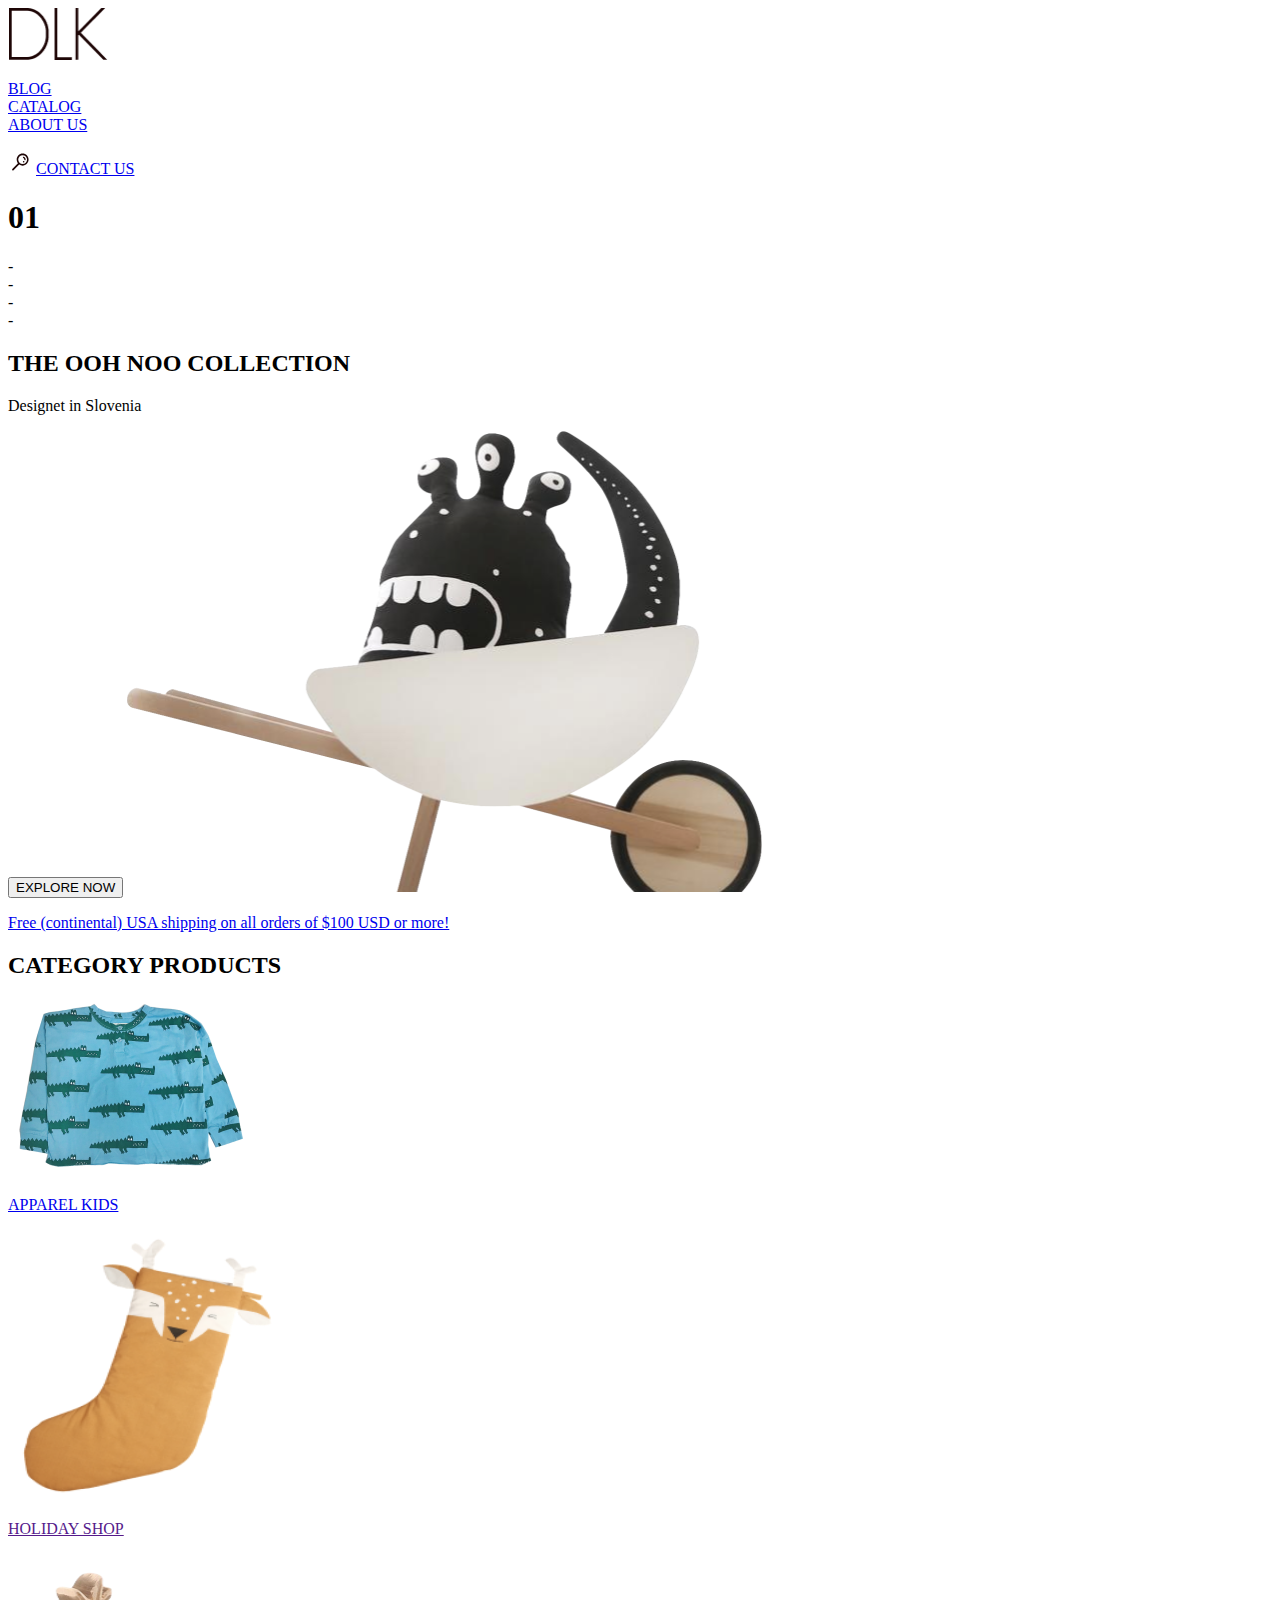
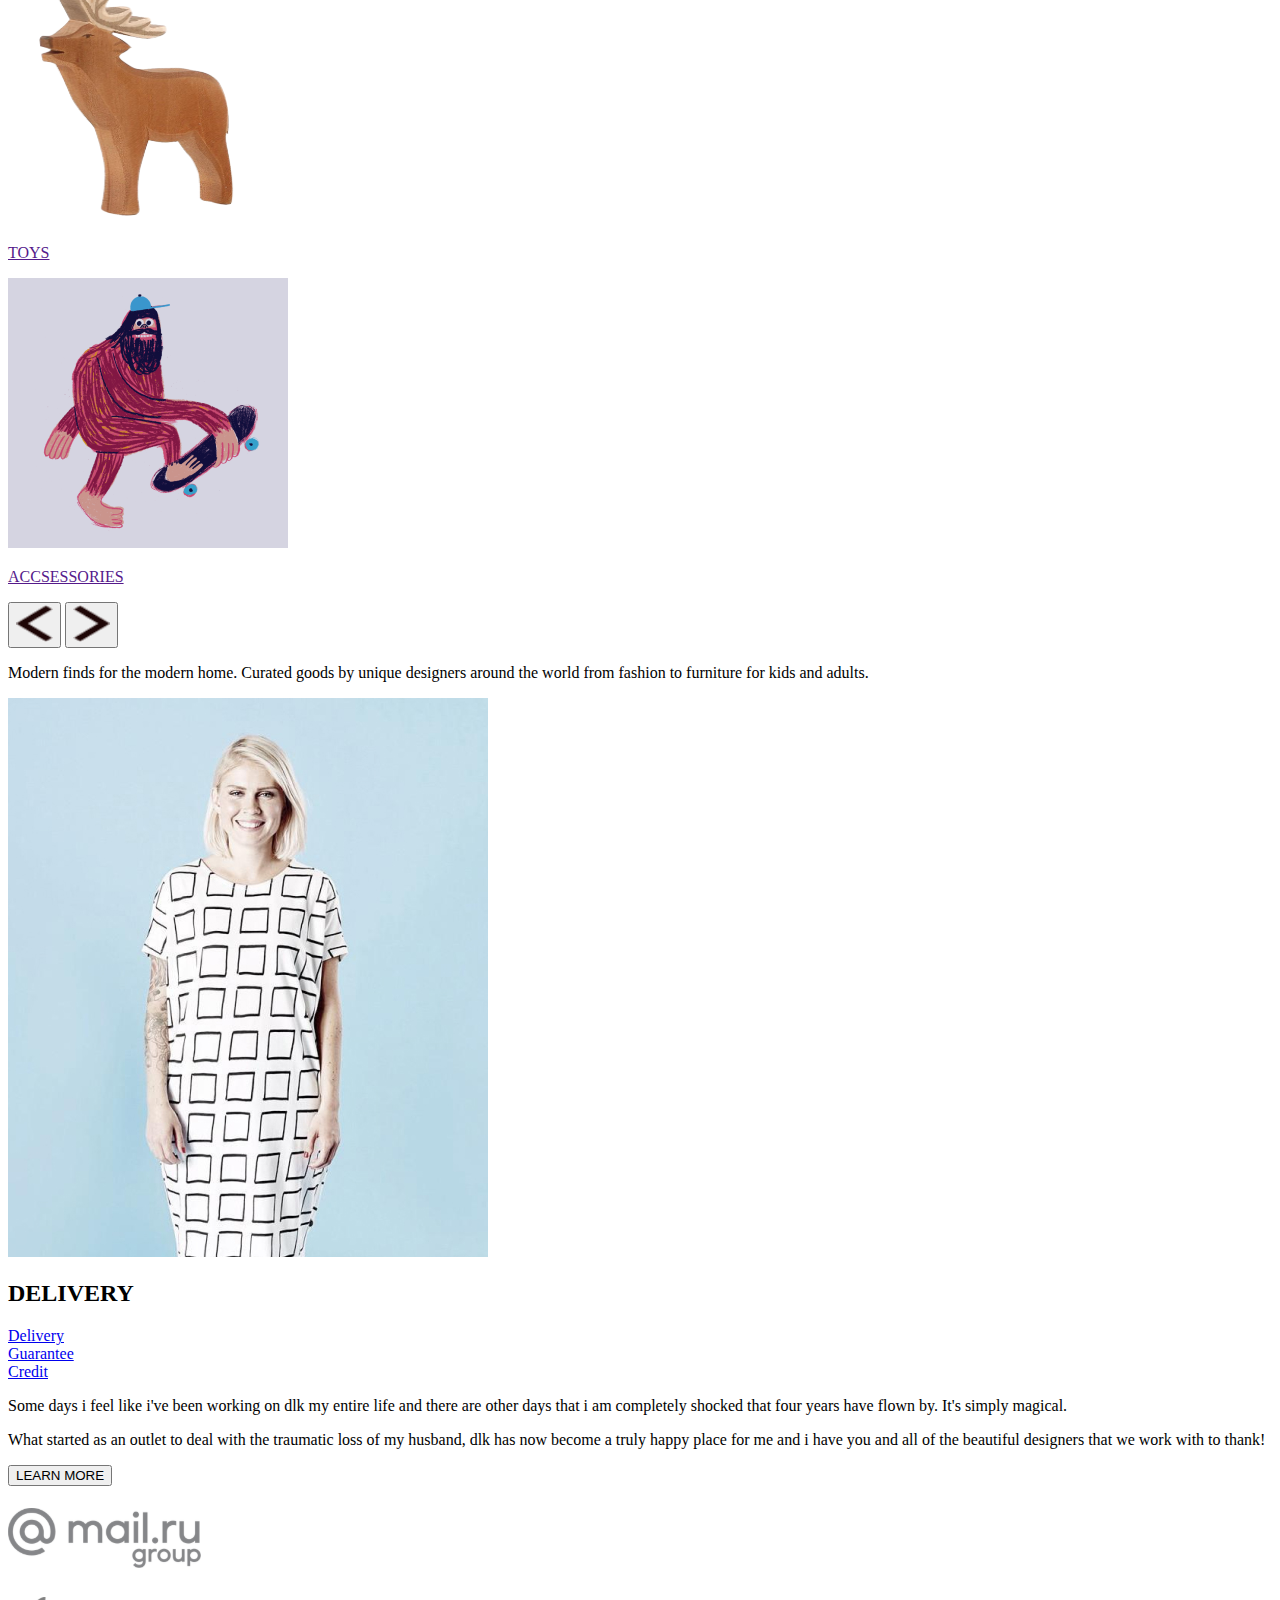
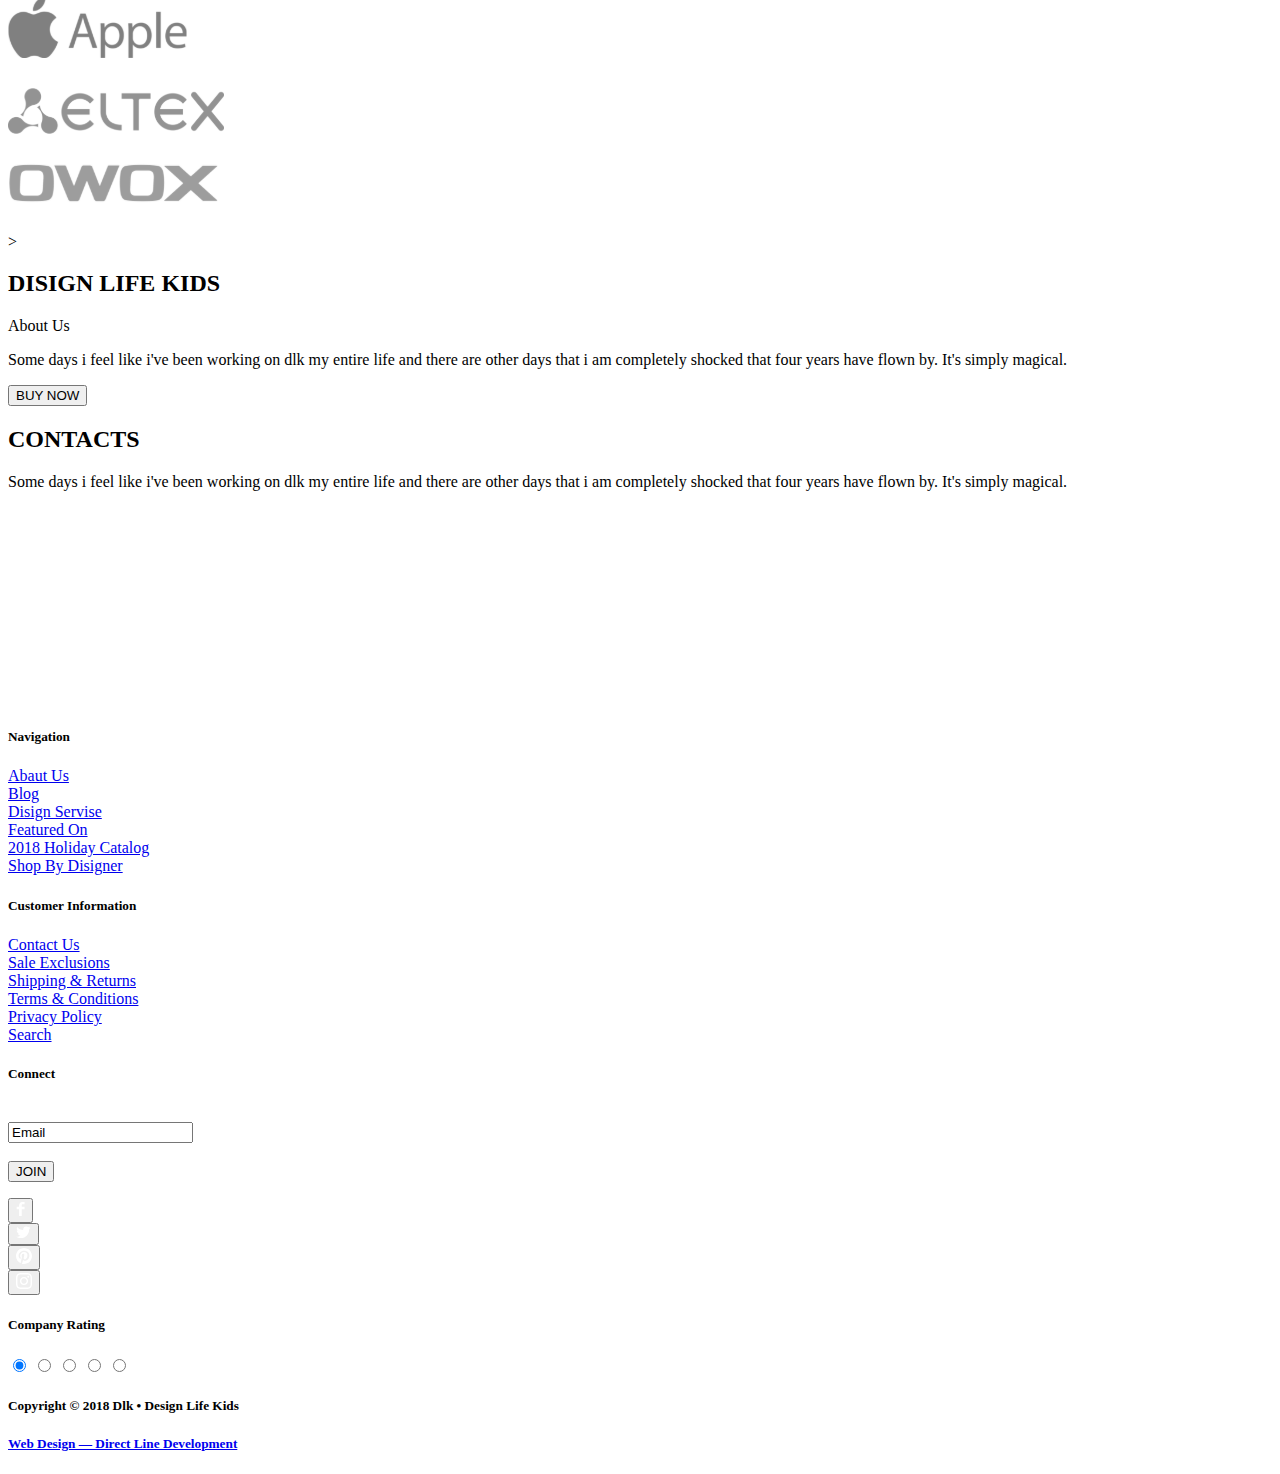
==== index.html @ 255014e4 "Выполнил ДЗ" ====
<!DOCTYPE html>
<html lang="en">
<head>
    <meta charset="UTF-8">
    <meta http-equiv="X-UA-Compatible" content="IE=edge">
    <meta name="viewport" content="width=device-width, initial-scale=1.0">
    <title>DLK</title>
    <style>
        li {
         list-style-type: none; 
        }
        ul {
         margin-left: 0; 
         padding-left: 0; 
        }
    </style>
</head>
<body>
    <header class="header">
        <a href="/"><img src="./img/icon/logo.png" alt="logo"  width="100" height="52"></a>
        <nav>
            <ul class="header__title">
              <li class="header__title-list"><a href="./blog/blog.html">BLOG</a></li>
              <li class="header__title-list"><a href="./catalog/catalog.html">CATALOG</a></li>
              <li class="header__title-list"><a href="./contact/contact.html">ABOUT US</a></li>
            </ul>
            <div>
                <a class="header__title-search" href="/"><img src="./img/icon/search.svg" alt="search" width="24" height="24"></a>
                <a class="header__title-search" href="./contact/contact.html">CONTACT US</a>
            </div>
        </nav>
    </header>
    <main>
        <section class="banner">
            <div>
                <h1 class="banner__number">01</h1>
                <ul>
                    <li class="banner__number-list"><a href="/"></a>-</li>
                    <li class="banner__number-list"><a href="/"></a>-</li>
                    <li class="banner__number-list"><a href="/"></a>-</li>
                    <li class="banner__number-list"><a href="/"></a>-</li>
                </ul>
                </div>
                <h2 class="banner__title">THE OOH NOO COLLECTION</h2>
                    <p>Designet in Slovenia</p>
                        <button class="banner__title-button" type="button">EXPLORE NOW</button>
                        <img src="./img/monster.png" alt="main monster" width="635" height="461">
                    <p><a class="banner__title-info" href="#">Free (continental) USA shipping on all orders of $100 USD or more!</a></p>
        </section>
        <section class="products">
                <h2 class="products__title">CATEGORY PRODUCTS</h2>
                <ul>
                    <li><a class="products__title-list" href="./catalog/catalog.html"><img src="./img/tshirt.png" alt="tshirt"><p>APPAREL KIDS</p></a></li>
                    <li><a class="products__title-list" href=""><img src="./img/socks.png" alt="socks" width="280" height="270"><p>HOLIDAY SHOP</p></a></li>
                    <li><a class="products__title-list" href=""><img src="./img/toys.png" alt="toys" width="280" height="270"><p>TOYS</p></a></li>
                    <li><a class="products__title-list" href=""><img src="./img/accsessories.png" alt="skate" width="280" height="270"><p>ACCSESSORIES</p></a></li>
                </ul>
                    <div>
                        <button class="products__tbutton" type="button"><img src="./img/icon/left.png" alt="left" width="37" height="37"></button>
                        <button class="products__button" type="button"><img src="./img/icon/right.png" alt="right" width="37" height="37"></button>
                        <p class="products__button-info">Modern finds for the modern home. Curated goods by unique designers around the world from fashion to furniture for kids and adults.</p>
                    </div>
        </section>
        <section class="servises">
            <img class="servises__img" src="./img/wooman.jpg" alt="wooman">
            <div>
                <h2 class="servises__title">DELIVERY</h2>
                <ul>
                    <li><a class="servises__title-list" href="#">Delivery</a></li>
                    <li><a class="servises__title-list" href="#">Guarantee</a></li>
                    <li><a class="servises__title-list" href="#">Credit</a></li>
                </ul>
                <p class="servises__list-info">Some days i feel like i've been working on dlk my entire life and there are other days that i am completely shocked that four years have flown by. It's simply magical.</p>
                <p class="servises__list-info">What started as an outlet to deal with the traumatic loss of my husband, dlk has now become a truly happy place for me and i have you and all of the beautiful designers that we work with to thank!</p>
                <button class="servises__button" type="button">LEARN MORE</button>
            </div>
        </section>
        <section class="partners">
            <ul>
                <li><h1><img class="partners__list" src="./img/icon/mailgroup.svg" alt="mail ru group"></h1></li>
                <li><h1><img class="partners__list" src="./img/icon/apple.svg" alt="apple"></h1></li>
                <li><h1><img class="partners__list" src="./img/icon/estex.svg" alt="estex"></h1></li>
                <li><h1><img class="partners__list" src="./img/icon/OWOX.svg" alt="OWOX"></h1></li>
            </ul>>
        </section>
        <section class="">
            <h2 class="">DISIGN LIFE KIDS</h2>
            <p class="">About Us</p>
            <p class="">Some days i feel like i've been working on dlk my entire life and there are other days that i am completely shocked that four years have flown by. It's simply magical.</p>
            <button class="" type="button">BUY NOW</button>
            <div class="contacts">
                <h2 class="contacts__title">CONTACTS</h2>
                <p class="contacts__info">Some days i feel like i've been working on dlk my entire life and there are other days that i am completely shocked that four years have flown by. It's simply magical.</p>
                <iframe class="contacts__maps" src="https://www.google.com/maps/embed?pb=!1m18!1m12!1m3!1d2372.536972032954!2d49.28814991536733!3d53.5124662699569!2m3!1f0!2f0!3f0!3m2!1i1024!2i768!4f13.1!3m3!1m2!1s0x416879a82611632d%3A0xb18d94ffcf91e387!2zREwgQWNhZGVteSDigJQg0LrRg9GA0YHRiyDQv9GA0L7Qs9GA0LDQvNC80LjRgNC-0LLQsNC90LjRjw!5e0!3m2!1sru!2sru!4v1669237061024!5m2!1sru!2sru" width="483" height="196" style="border:0;" allowfullscreen="" loading="lazy" referrerpolicy="no-referrer-when-downgrade"></iframe>
            </div>
        </section>
    </main>
    <footer>
        <section class="navigation">
           <h5 class="navigation__title">Navigation</h5>
           <nav class="navigation">
            <ul>
                <li><a class="navigation-title-list" href="#">Abaut Us</a></li>
                <li><a class="navigation-title-list" href="#">Blog</a></li>
                <li><a class="navigation-title-list" href="#">Disign Servise</a></li>
                <li><a class="navigation-title-list" href="#">Featured On</a></li>
                <li><a class="navigation-title-list" href="#">2018 Holiday Catalog</a></li>
                <li><a class="navigation-title-list" href="#">Shop By Disigner</a></li>
            </ul>
            </nav>
        </section>
        <section class="info">
        <h5 class="info-title">Customer Information</h5>
            <ul>
                <li><a class="info-title-list" href="#">Contact Us</a></li>
                <li><a class="info-title-list" href="#">Sale Exclusions</a></li>
                <li><a class="info-title-list" href="#">Shipping & Returns</a></li>
                <li><a class="info-title-list" href="#">Terms & Conditions</a></li>
                <li><a class="info-title-list" href="#">Privacy Policy</a></li>
                <li><a class="info-title-list" href="#">Search</a></li>
            </ul>
        </section>
        <section class="social">
            <h5 class="social__title">Connect</h5>
            <form class="social__form" action="/action_page.php">
                <label class="social__form" for="fname"></label><br>
                <input class="social__form" type="text" id="fname" value="Email"><br><br>
                <input class="social__form" type="submit" value="JOIN">
              </form>
              <div>
                <ul>
                    <li><button class="social__title-list"><img src="/img/icon/f.svg" alt="Facebook»"></button></li>
                    <li><button class="social__title-list"><img src="/img/icon/twitter.svg" alt="Twitter»"></button></li>
                    <li><button class="social__title-list"><img src="/img/icon/Pinterest.svg" alt="Pinterest»"></button></li>
                    <li><button class="social__title-list"><img src="/img/icon/Instagram.svg" alt="Instagram»"></button></li>
                </ul>
              </div>
        </section>
        <section class="rating">
                    <h5 class="rating__caption">Company Rating</h5>
                <div class="rating__group">
                    <input class="rating__input" type="radio" name="health" id="health-1" value="1" checked>
                    <label class="rating__star" for="health-1" aria-label="Ужасно"></label>
        
                    <input class="rating__input" type="radio" name="health" id="health-2" value="2">
                    <label class="rating__star" for="health-2" aria-label="Сносно"></label>
        
                    <input class="rating__input" type="radio" name="health" id="health-3" value="3">
                    <label class="rating__star" for="health-3" aria-label="Нормально"></label>
        
                    <input class="rating__input" type="radio" name="health" id="health-4" value="4">
                    <label class="rating__star" for="health-4" aria-label="Хорошо"></label>
        
                    <input class="rating__input" type="radio" name="health" id="health-5" value="5">
                    <label class="rating__star" for="health-5" aria-label="Отлично"></label>
        
                    <div class="rating__focus"></div>
                </div>
        </section>
        <section class="rights">
            <h5 class="rights__title">Copyright © 2018 Dlk • Design Life Kids</h5>
        </section>
        <section class="creator">
            <h5><a class="creator__title" href="#">Web Design — Direct Line Development</a></h5>
        </section>
    </footer>
</body>
</html>
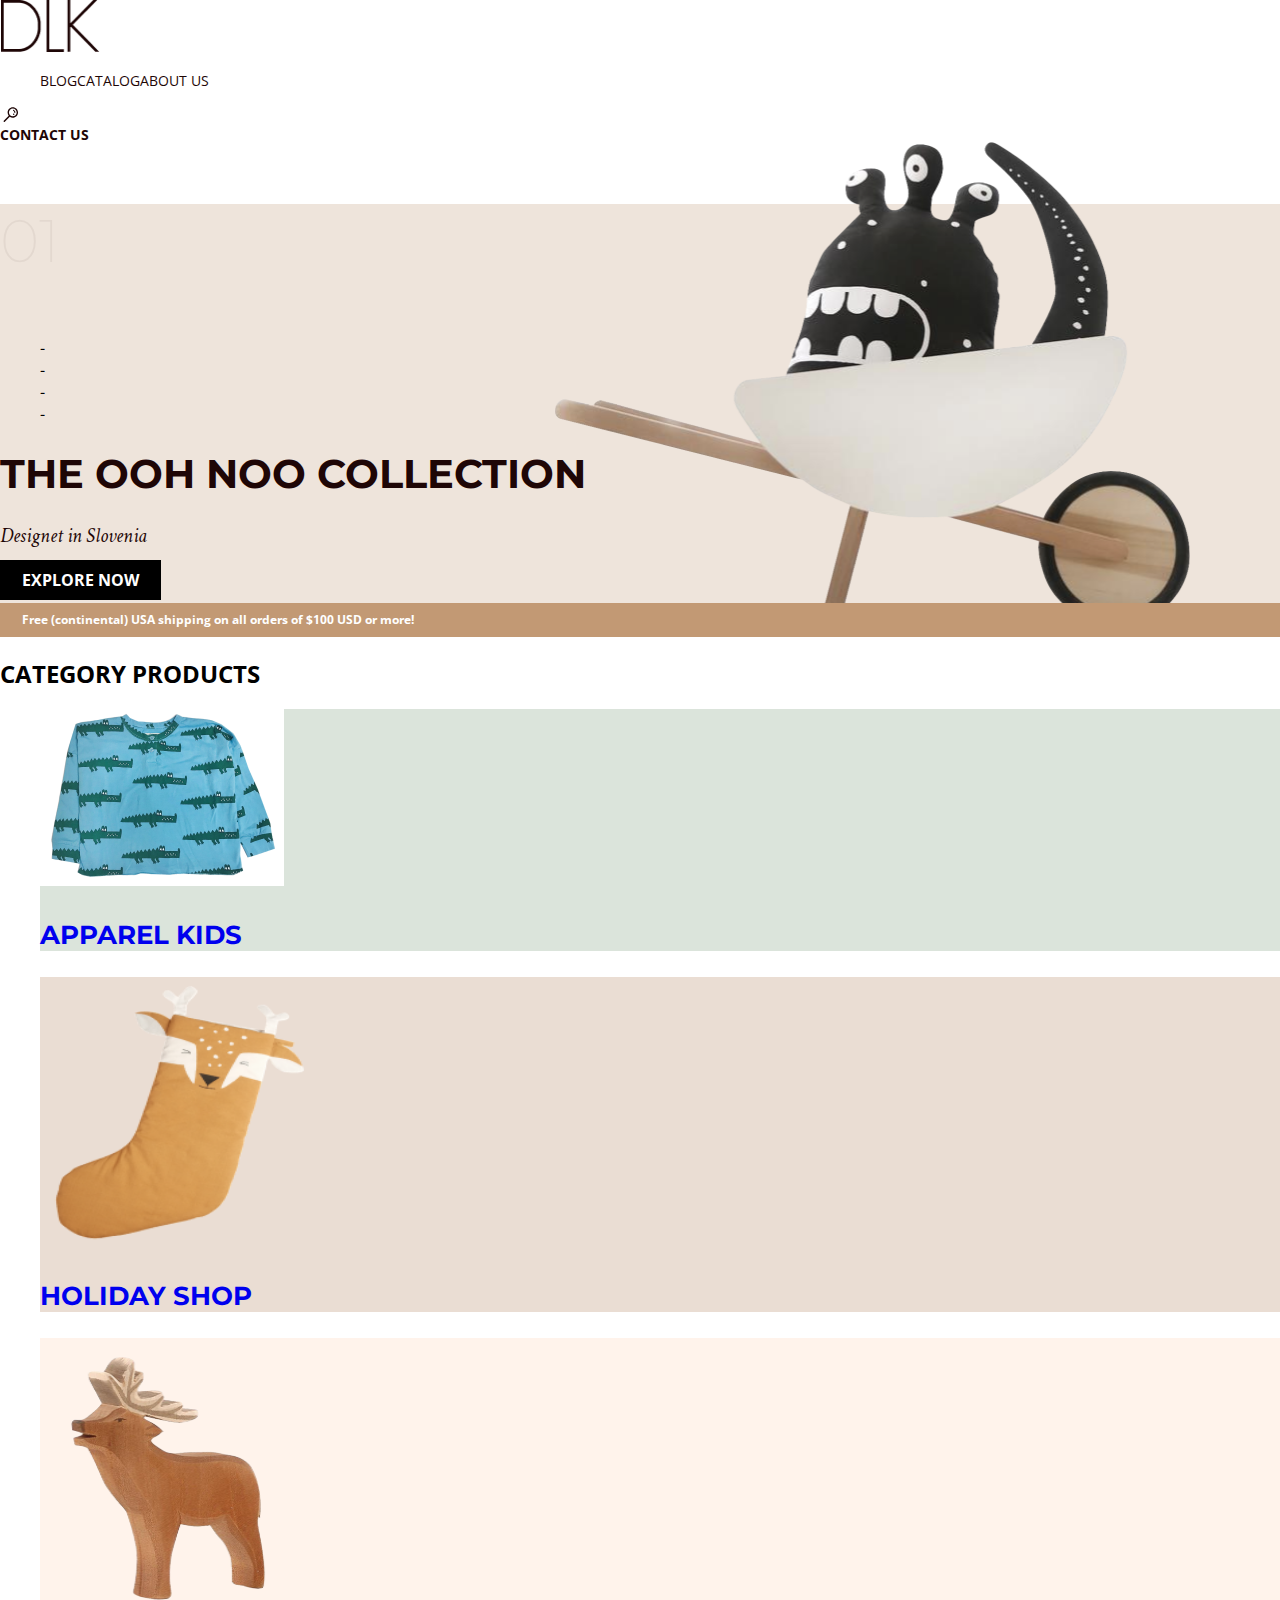
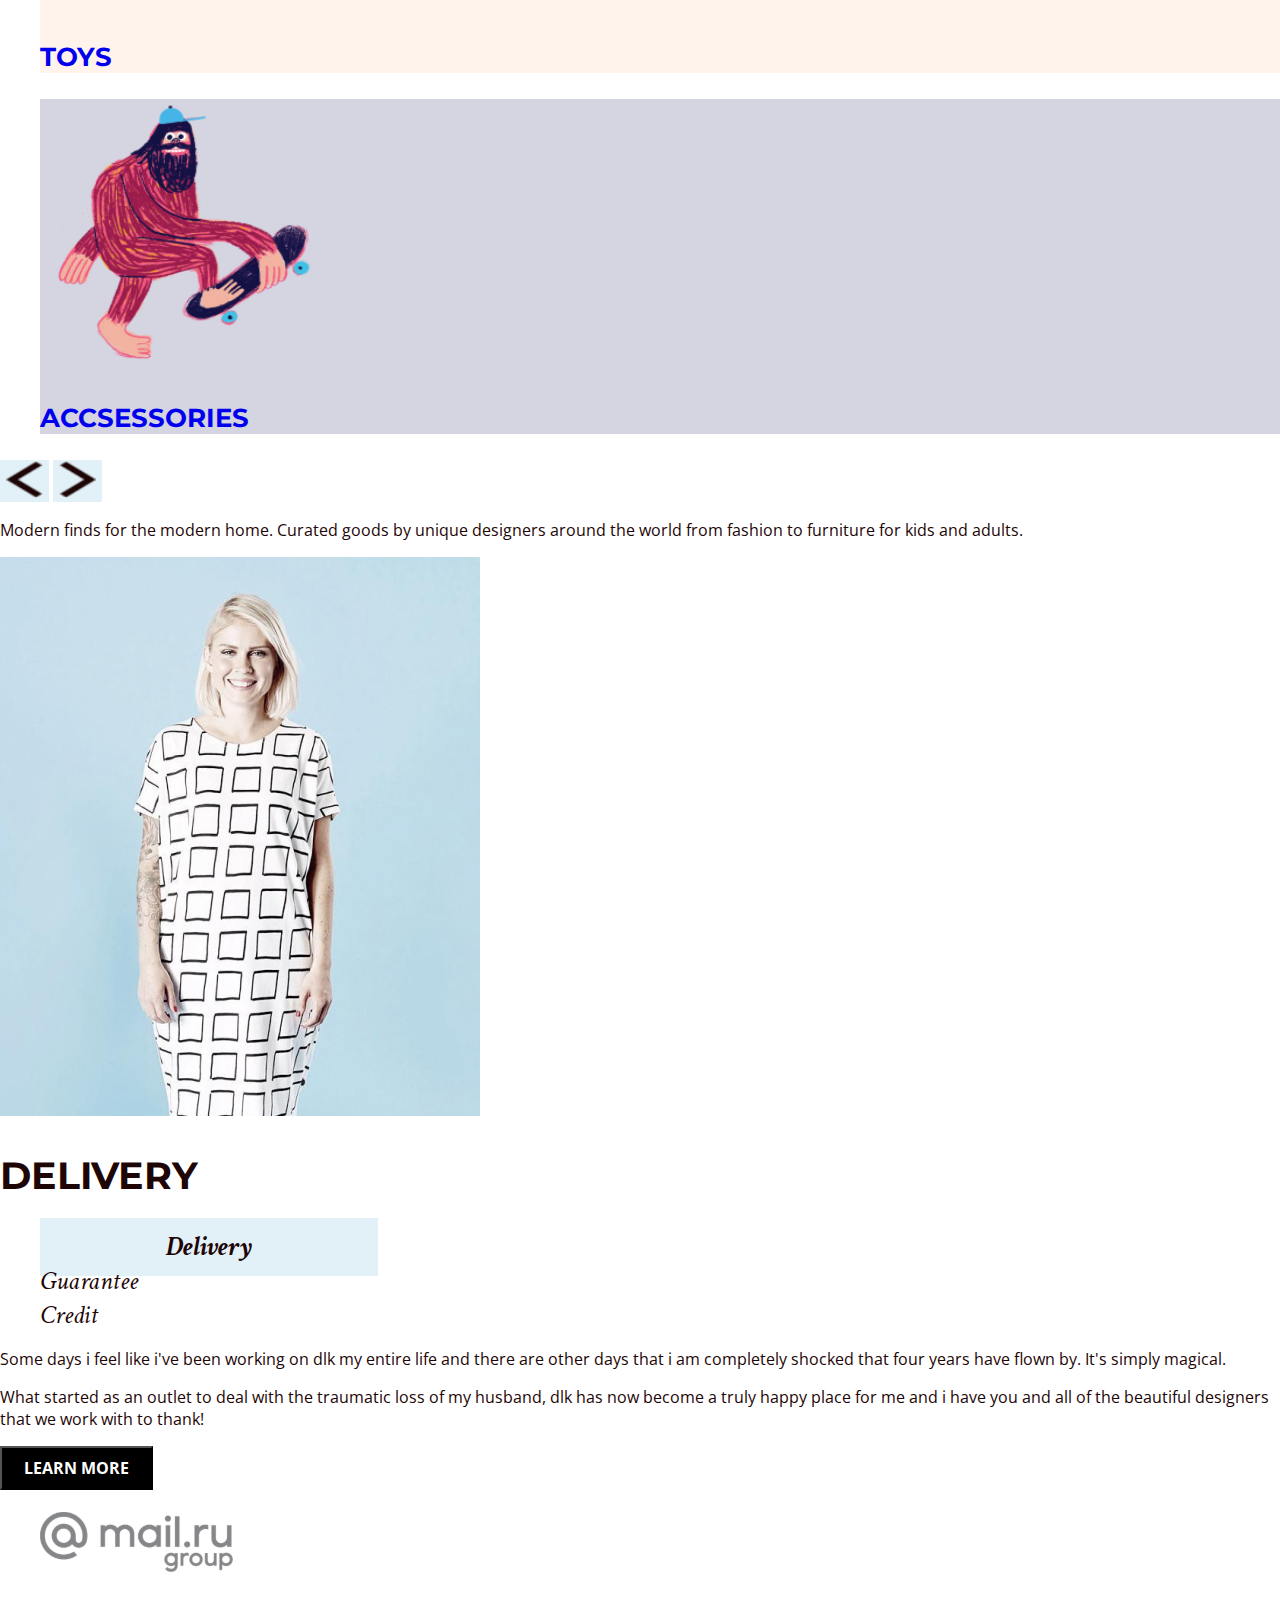
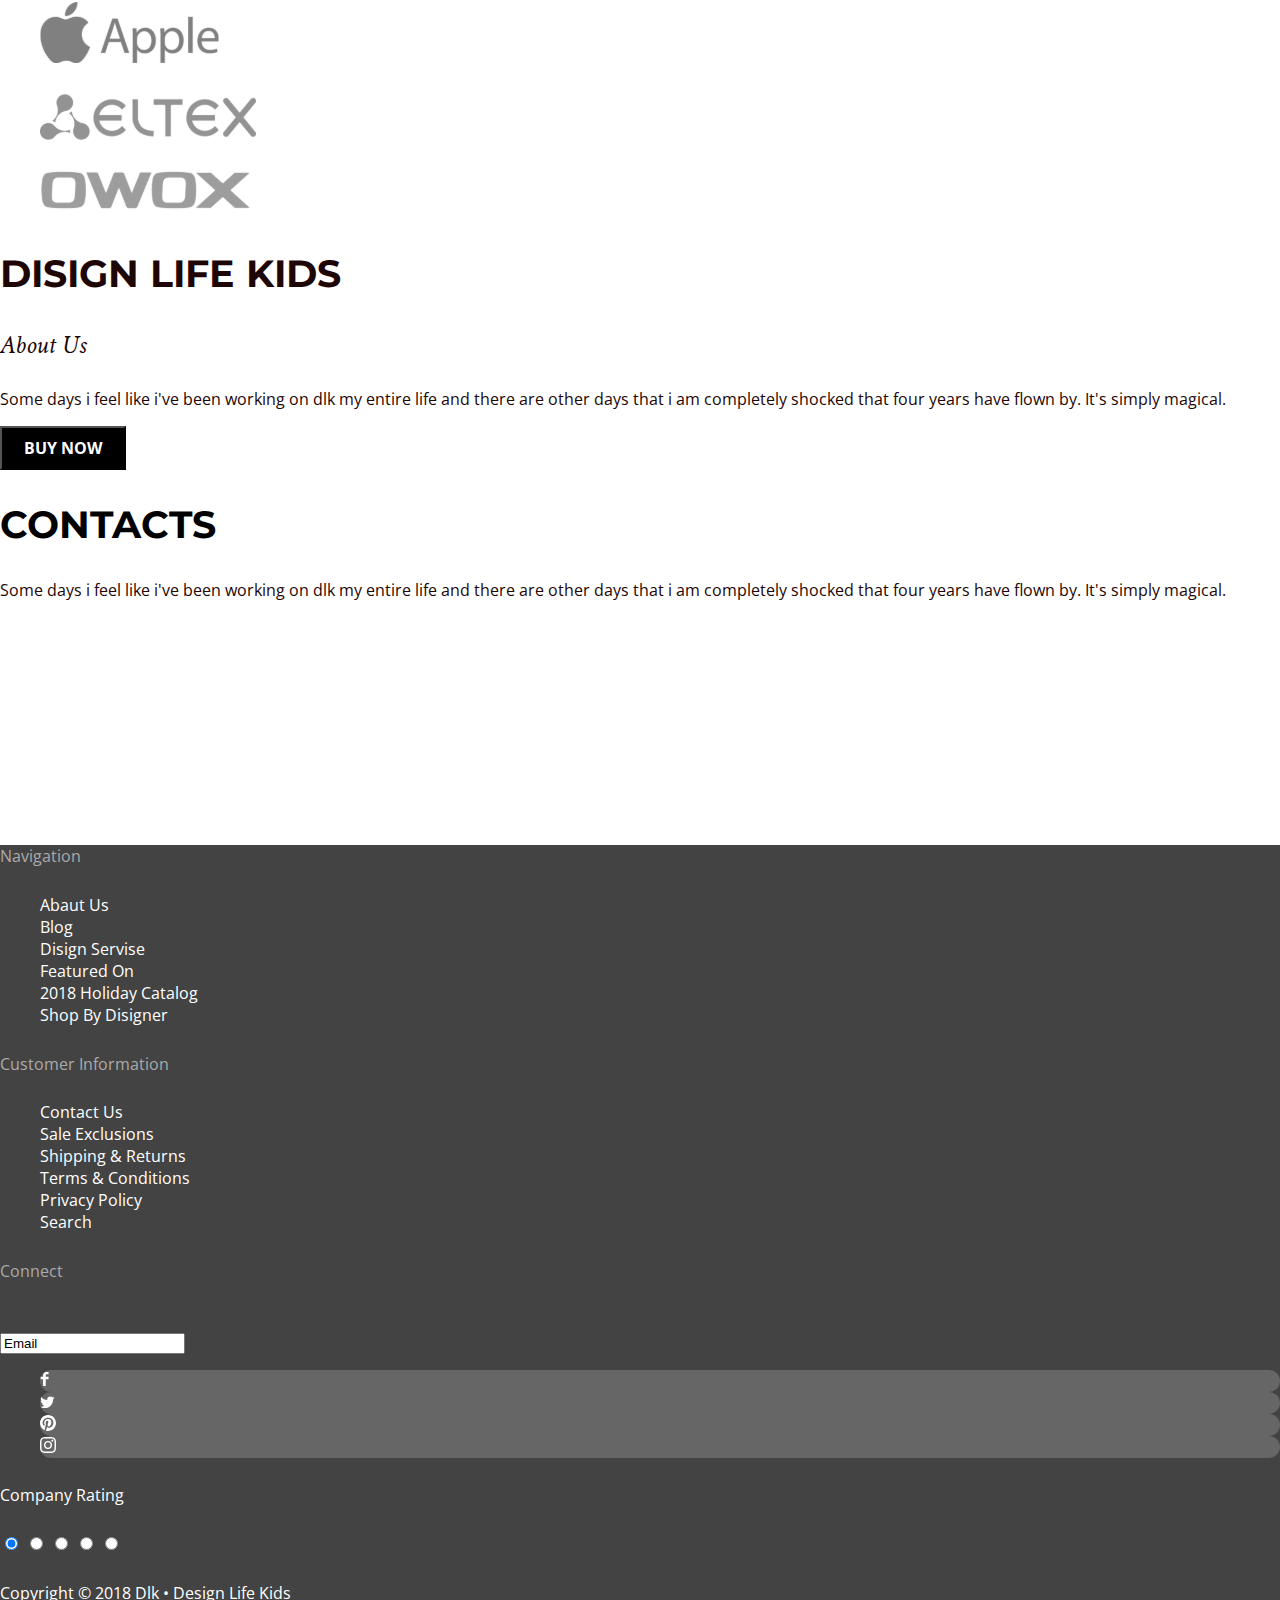
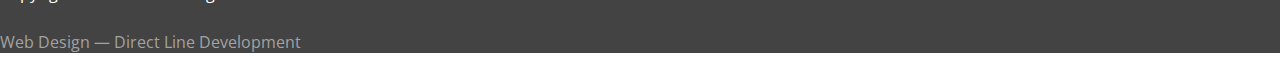
==== commit 21fb856d: "ДЗ 3" ====
--- a/index.html
+++ b/index.html
@@ -5,59 +5,53 @@
     <meta http-equiv="X-UA-Compatible" content="IE=edge">
     <meta name="viewport" content="width=device-width, initial-scale=1.0">
     <title>DLK</title>
-    <style>
-        li {
-         list-style-type: none; 
-        }
-        ul {
-         margin-left: 0; 
-         padding-left: 0; 
-        }
-    </style>
+    <link rel="stylesheet" href="/css/common.css">
+    <link rel="stylesheet" href="/css/style.css">
+    <link rel="preconnect" href="https://fonts.googleapis.com">
+    <link rel="preconnect" href="https://fonts.gstatic.com" crossorigin>
+    <link href="https://fonts.googleapis.com/css2?family=Crimson+Text:ital,wght@1,400;1,700&family=Montserrat:wght@200;700&family=Open+Sans:wght@400;700&display=swap" rel="stylesheet">
 </head>
 <body>
     <header class="header">
-        <a href="/"><img src="./img/icon/logo.png" alt="logo"  width="100" height="52"></a>
+        <a class="heaader__logo" href="/"><img src="./img/icon/logo.png" alt="logo"  width="100" height="52"></a>
         <nav>
             <ul class="header__title">
-              <li class="header__title-list"><a href="./blog/blog.html">BLOG</a></li>
-              <li class="header__title-list"><a href="./catalog/catalog.html">CATALOG</a></li>
-              <li class="header__title-list"><a href="./contact/contact.html">ABOUT US</a></li>
+              <li class="header__title-item"><a class="header__title-list" href="/pages/blog.html">BLOG</a></li>
+              <li class="header__title-item"><a class="header__title-list" href="/pages/catalog.html">CATALOG</a></li>
+              <li class="header__title-item"><a class="header__title-list" href="/pages/contact.html">ABOUT US</a></li>
             </ul>
             <div>
-                <a class="header__title-search" href="/"><img src="./img/icon/search.svg" alt="search" width="24" height="24"></a>
-                <a class="header__title-search" href="./contact/contact.html">CONTACT US</a>
+                <a class="header__title-search" href="/"><img src="./img/icon/search.svg" alt="search" width="21" height="21"></a>
+                <a class="header__title-search" href="/pages/contact.html">CONTACT US</a>
             </div>
         </nav>
     </header>
     <main>
         <section class="banner">
-            <div>
-                <h1 class="banner__number">01</h1>
-                <ul>
+            <p class="banner__number">01</p>
+                <ul class="banner__number-item">
                     <li class="banner__number-list"><a href="/"></a>-</li>
                     <li class="banner__number-list"><a href="/"></a>-</li>
                     <li class="banner__number-list"><a href="/"></a>-</li>
                     <li class="banner__number-list"><a href="/"></a>-</li>
                 </ul>
-                </div>
-                <h2 class="banner__title">THE OOH NOO COLLECTION</h2>
-                    <p>Designet in Slovenia</p>
-                        <button class="banner__title-button" type="button">EXPLORE NOW</button>
-                        <img src="./img/monster.png" alt="main monster" width="635" height="461">
-                    <p><a class="banner__title-info" href="#">Free (continental) USA shipping on all orders of $100 USD or more!</a></p>
+            <h1 class="banner__title">THE OOH NOO COLLECTION</h1>
+                    <p class="bnner__title-made">Designet in Slovenia</p>
+                        <a class="banner__title-button"  href="#">EXPLORE NOW</a>
+                        <img class="monster__img" src="./img/monster.png" alt="main monster" width="635" height="461">
+                    <p class="banner__title-info" href="#">Free (continental) USA shipping on all orders of $100 USD or more!</p>
         </section>
         <section class="products">
                 <h2 class="products__title">CATEGORY PRODUCTS</h2>
                 <ul>
-                    <li><a class="products__title-list" href="./catalog/catalog.html"><img src="./img/tshirt.png" alt="tshirt"><p>APPAREL KIDS</p></a></li>
-                    <li><a class="products__title-list" href=""><img src="./img/socks.png" alt="socks" width="280" height="270"><p>HOLIDAY SHOP</p></a></li>
-                    <li><a class="products__title-list" href=""><img src="./img/toys.png" alt="toys" width="280" height="270"><p>TOYS</p></a></li>
-                    <li><a class="products__title-list" href=""><img src="./img/accsessories.png" alt="skate" width="280" height="270"><p>ACCSESSORIES</p></a></li>
+                    <li class="products__title-apparel"><a class="products__title-list" href="/pages/catalog.html"><img src="./img/tshirt.png" alt="tshirt"><p>APPAREL KIDS</p></a></li>
+                    <li class="products__title-holiday"><a class="products__title-list" href="/pages/catalog.html"><img src="./img/socks.png" alt="socks" width="280" height="270"><p>HOLIDAY SHOP</p></a></li>
+                    <li class="products__title-toys"><a class="products__title-list" href="/pages/toys.html"><img src="./img/toys.png" alt="toys" width="280" height="270"><p>TOYS</p></a></li>
+                    <li class="products__title-accsessories"><a class="products__title-list" href="/pages/catalog.html"><img src="./img/accsessories.png" alt="skate" width="280" height="270"><p>ACCSESSORIES</p></a></li>
                 </ul>
                     <div>
-                        <button class="products__tbutton" type="button"><img src="./img/icon/left.png" alt="left" width="37" height="37"></button>
-                        <button class="products__button" type="button"><img src="./img/icon/right.png" alt="right" width="37" height="37"></button>
+                        <button class="products__button-left" type="button"><img src="./img/icon/left.png" alt="left" width="37" height="37"></button>
+                        <button class="products__button-right" type="button"><img src="./img/icon/right.png" alt="right" width="37" height="37"></button>
                         <p class="products__button-info">Modern finds for the modern home. Curated goods by unique designers around the world from fashion to furniture for kids and adults.</p>
                     </div>
         </section>
@@ -66,7 +60,7 @@
             <div>
                 <h2 class="servises__title">DELIVERY</h2>
                 <ul>
-                    <li><a class="servises__title-list" href="#">Delivery</a></li>
+                    <li><a class="servises__title-liston" href="#">Delivery</a></li>
                     <li><a class="servises__title-list" href="#">Guarantee</a></li>
                     <li><a class="servises__title-list" href="#">Credit</a></li>
                 </ul>
@@ -81,13 +75,13 @@
                 <li><h1><img class="partners__list" src="./img/icon/apple.svg" alt="apple"></h1></li>
                 <li><h1><img class="partners__list" src="./img/icon/estex.svg" alt="estex"></h1></li>
                 <li><h1><img class="partners__list" src="./img/icon/OWOX.svg" alt="OWOX"></h1></li>
-            </ul>>
+            </ul>
         </section>
-        <section class="">
-            <h2 class="">DISIGN LIFE KIDS</h2>
-            <p class="">About Us</p>
-            <p class="">Some days i feel like i've been working on dlk my entire life and there are other days that i am completely shocked that four years have flown by. It's simply magical.</p>
-            <button class="" type="button">BUY NOW</button>
+        <section class="aboutus">
+            <h2 class="aboutus__title">DISIGN LIFE KIDS</h2>
+            <p class="aboutus__title-info">About Us</p>
+            <p class="aboutus__title-infotext">Some days i feel like i've been working on dlk my entire life and there are other days that i am completely shocked that four years have flown by. It's simply magical.</p>
+            <button class="aboutus__button" type="button">BUY NOW</button>
             <div class="contacts">
                 <h2 class="contacts__title">CONTACTS</h2>
                 <p class="contacts__info">Some days i feel like i've been working on dlk my entire life and there are other days that i am completely shocked that four years have flown by. It's simply magical.</p>
@@ -95,10 +89,10 @@
             </div>
         </section>
     </main>
-    <footer>
+    <footer class="footer" id="footer">
         <section class="navigation">
            <h5 class="navigation__title">Navigation</h5>
-           <nav class="navigation">
+           <nav>
             <ul>
                 <li><a class="navigation-title-list" href="#">Abaut Us</a></li>
                 <li><a class="navigation-title-list" href="#">Blog</a></li>
@@ -124,15 +118,15 @@
             <h5 class="social__title">Connect</h5>
             <form class="social__form" action="/action_page.php">
                 <label class="social__form" for="fname"></label><br>
-                <input class="social__form" type="text" id="fname" value="Email"><br><br>
-                <input class="social__form" type="submit" value="JOIN">
+                <input class="social__form" type="text" id="fname" value="Email">
+               
               </form>
               <div>
                 <ul>
-                    <li><button class="social__title-list"><img src="/img/icon/f.svg" alt="Facebook»"></button></li>
-                    <li><button class="social__title-list"><img src="/img/icon/twitter.svg" alt="Twitter»"></button></li>
-                    <li><button class="social__title-list"><img src="/img/icon/Pinterest.svg" alt="Pinterest»"></button></li>
-                    <li><button class="social__title-list"><img src="/img/icon/Instagram.svg" alt="Instagram»"></button></li>
+                    <li class="social__title-list"><a href="/"><img src="/img/icon/f.svg" alt="Facebook»"></a></li>
+                    <li class="social__title-list"><a href="/"><img src="/img/icon/twitter.svg" alt="Twitter»"></a></li>
+                    <li class="social__title-list"><a href="/"><img src="/img/icon/Pinterest.svg" alt="Pinterest»"></a></li>
+                    <li class="social__title-list"><a href="/"><img src="/img/icon/Instagram.svg" alt="Instagram»"></a></li>
                 </ul>
               </div>
         </section>
--- a/css/common.css
+++ b/css/common.css
@@ -0,0 +1,55 @@
+a {
+    text-decoration: none;
+}
+
+li {
+    list-style-type: none; 
+   }
+
+
+
+/* Оформление Header */
+
+.header {
+    background: #ffffff;
+}
+
+.header__title-list {
+    color: #1E0606;
+       }
+
+.header__title-search {
+    font-family: 'Open Sans';
+    font-style: normal;
+    color: #1E0606;
+    font-weight: 700;
+    font-size: 14px;
+    line-height: 19px;
+    display: flex;
+    align-items: center;
+    text-transform: uppercase;
+}
+
+.header__title {
+    font-family: 'Open Sans';
+    font-style: normal;
+    font-weight: 400;
+    padding-right: 30px;
+    font-size: 14px;
+    line-height: 19px;
+    display: flex;
+    align-items: center;
+    text-transform: uppercase;
+}
+
+/* Оформление Banner */
+
+.banner {
+    background:  #EEE4DB;;
+}
+
+body {
+    width: 100%;
+    margin: 0 auto; 
+}
+
--- a/css/style.css
+++ b/css/style.css
@@ -0,0 +1,341 @@
+body {
+   font-family: 'Crimson Text', serif;
+   font-family: 'Montserrat', sans-serif;
+   font-family: 'Open Sans', sans-serif;
+}
+
+.bnner__title-made {
+   font-family: 'Crimson Text';
+   font-style: italic;
+   font-weight: 400;
+   font-size: 20px;
+   line-height: 26px;
+   color: #1E0606;
+   
+}
+
+.banner__title {
+   font-family: 'Montserrat';
+   font-style: normal;
+   font-weight: 700;
+   font-size: 40px;
+   line-height: 110%;
+   color: #1E0606;
+}
+
+.banner__number {
+   font-family: 'Montserrat';
+   font-style: normal;
+   font-weight: 200;
+   font-size: 60px;
+   line-height: 73px;
+   color: rgba(30, 6, 6, 0.05);
+}
+
+.monster__img   {
+   position: absolute;
+   width: 635.49px;
+   height: 461px;
+   left: 555px;
+   top: 142px;
+}
+
+.banner__title-button {
+   align-items: center;
+   padding: 9px 22px;
+   gap: 10px;
+   background: #000000;
+   font-family: 'Open Sans';
+   font-style: normal;
+   font-weight: 700;
+   font-size: 16px;
+   line-height: 22px;
+   color: #FFFFFF;
+}
+
+.banner__title-info {
+   align-items: center;
+   font-family: 'Open Sans';
+   font-style: normal;
+   color: #FFFFFF;
+   font-weight: 700;
+   font-size: 12px;
+   line-height: 16px;
+   padding: 9px 22px;
+   background: #C29974;
+}
+
+.producs__title {
+   font-family: 'Montserrat';
+   font-style: normal;
+   font-weight: 700;
+   font-size: 38px;
+   line-height: 46px;
+   text-transform: uppercase;
+   color: #1E0606;
+}
+
+.products__title-apparel {
+   font-family: 'Montserrat';
+   font-style: normal;
+   font-weight: 700;
+   font-size: 26px;
+   line-height: 32px;
+   text-transform: uppercase;
+   color: #ffffff;
+   background: #DBE4DB;
+}
+
+.products__title-holiday {
+   font-family: 'Montserrat';
+   font-style: normal;
+   font-weight: 700;
+   font-size: 26px;
+   line-height: 32px;
+   text-transform: uppercase;
+   color: #ffffff;
+   background: #EADDD3;
+}
+   
+   .products__title-toys {
+   font-family: 'Montserrat';
+   font-style: normal;
+   font-weight: 700;
+   font-size: 26px;
+   line-height: 32px;
+   text-transform: uppercase;
+   color: #ffffff;
+   background: #fff3eb;
+}
+      
+
+   .products__title-accsessories {
+   font-family: 'Montserrat';
+   font-style: normal;
+   font-weight: 700;
+   font-size: 26px;
+   line-height: 32px;
+   text-transform: uppercase;
+   color: #ffffff;
+   background: #D5D4E1;
+}
+
+.products__button-left {
+   border: none;
+   background: rgba(112, 187, 220, 0.2);
+}
+
+.products__button-right {
+   border: none;
+   background: rgba(112, 187, 220, 0.2);
+}
+
+.products__button-info {
+   font-family: 'Open Sans';
+   font-style: normal;
+   font-weight: 400;
+   font-size: 16px;
+   line-height: 22px;
+   color: #1E0606;
+}
+
+.servises__title {
+   font-family: 'Montserrat';
+   font-style: normal;
+   font-weight: 700;
+   font-size: 38px;
+   line-height: 46px;
+   text-transform: uppercase;
+   color: #1E0606;
+
+}
+
+.servises__title-liston {
+   font-family: 'Crimson Text';
+   font-style: italic;
+   font-weight: 700;
+   font-size: 26px;
+   line-height: 34px;
+   color: #1E0606;
+   background: rgba(112, 187, 220, 0.2);
+   padding: 12px 126px;
+}
+
+.servises__title-list {
+   font-family: 'Crimson Text';
+   font-style: italic;
+   font-weight: 400;
+   font-size: 26px;
+   line-height: 34px;
+   color: #1E0606;
+}
+
+.servises__list-info {
+   font-family: 'Open Sans';
+   font-style: normal;
+   font-weight: 400;
+   font-size: 16px;
+   line-height: 22px;
+   color: #1E0606;
+}
+
+.servises__button {
+   align-items: center;
+   padding: 9px 22px;
+   gap: 10px;
+   background: #000000;
+   font-family: 'Open Sans';
+   font-style: normal;
+   font-weight: 700;
+   font-size: 16px;
+   line-height: 22px;
+   color: #FFFFFF;
+}
+
+.aboutus__title {
+   font-family: 'Montserrat';
+   font-style: normal;
+   font-weight: 700;
+   font-size: 38px;
+   line-height: 46px;
+   text-transform: uppercase;
+   color: #1E0606;
+  
+}
+
+.aboutus__title-info {
+   font-family: 'Crimson Text';
+   font-style: italic;
+   font-weight: 400;
+   font-size: 26px;
+   line-height: 34px;
+   color: #1E0606;  
+}
+
+.aboutus__title-infotext {
+   font-family: 'Open Sans';
+   font-style: normal;
+   font-weight: 400;
+   font-size: 16px;
+   line-height: 22px;
+   color: #1E0606;
+}
+
+.aboutus__button {
+   align-items: center;
+   padding: 9px 22px;
+   gap: 10px;
+   background: #000000;
+   font-family: 'Open Sans';
+   font-style: normal;
+   font-weight: 700;
+   font-size: 16px;
+   line-height: 22px;
+   color: #FFFFFF;
+}
+
+.contacts__title {
+   font-family: 'Montserrat';
+   font-style: normal;
+   font-weight: 700;
+   font-size: 38px;
+   line-height: 46px;
+   text-transform: uppercase;
+}
+
+.contacts__info {
+   font-family: 'Open Sans';
+   font-style: normal;
+   font-weight: 400;
+   font-size: 16px;
+   line-height: 22px;
+   color: #1E0606;
+}
+
+.footer {
+   background: #434343;
+}
+
+.navigation__title {
+   font-family: 'Open Sans';
+   font-style: normal;
+   font-weight: 400;
+   font-size: 16px;
+   line-height: 22px;
+   color: #AAAAAA;
+}
+
+.navigation-title-list {
+   font-family: 'Open Sans';
+   font-style: normal;
+   font-weight: 400;
+   font-size: 16px;
+   line-height: 22px;
+   color: #FFFFFF;
+}
+
+.info-title {
+   font-family: 'Open Sans';
+   font-style: normal;
+   font-weight: 400;
+   font-size: 16px;
+   ine-height: 22px;
+   color: #AAAAAA;
+}
+
+.info-title-list {
+   font-family: 'Open Sans';
+   font-style: normal;
+   font-weight: 400;
+   font-size: 16px;
+   line-height: 22px;
+   color: #FFFFFF;
+}
+
+.social__title {
+   font-family: 'Open Sans';
+   font-style: normal;
+   font-weight: 400;
+   font-size: 16px;
+   line-height: 22px;
+   color: #AAAAAA;
+}
+
+.social__title-list {
+   background: #666666;
+   border-radius: 15px;
+}
+
+.rating__caption {
+   font-family: 'Open Sans';
+   font-style: normal;
+   font-weight: 400;
+   font-size: 16px;
+   line-height: 22px;
+   display: flex;
+   align-items: center;
+   color: #FFFFFF;
+}
+
+.rights__title {
+   font-family: 'Open Sans';
+   font-style: normal;
+   font-weight: 400;
+   font-size: 16px;
+   line-height: 22px;
+   display: flex;
+   align-items: center;
+   color: #FFFFFF;
+}
+
+.creator__title {
+font-family: 'Open Sans';
+font-style: normal;
+font-weight: 400;
+font-size: 16px;
+line-height: 22px;
+display: flex;
+align-items: center;
+color: #A2A2A2;
+}
+
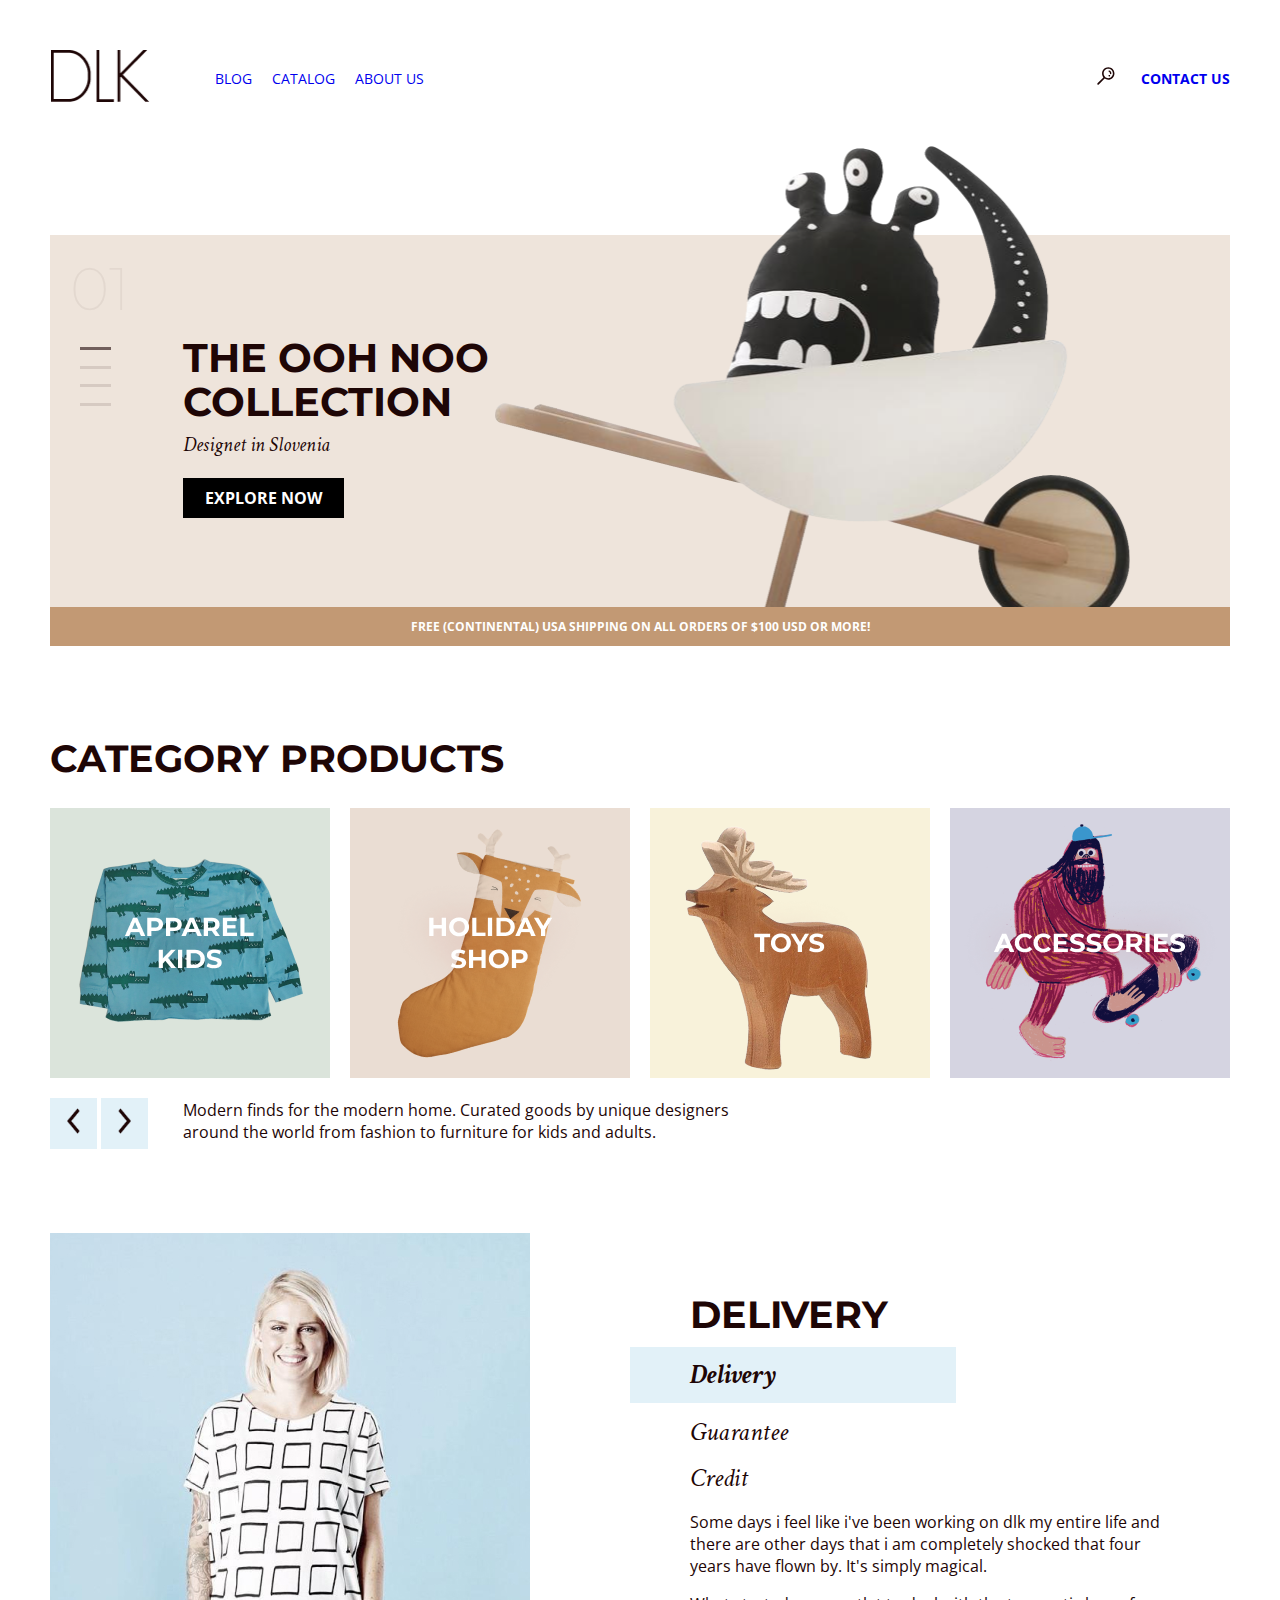
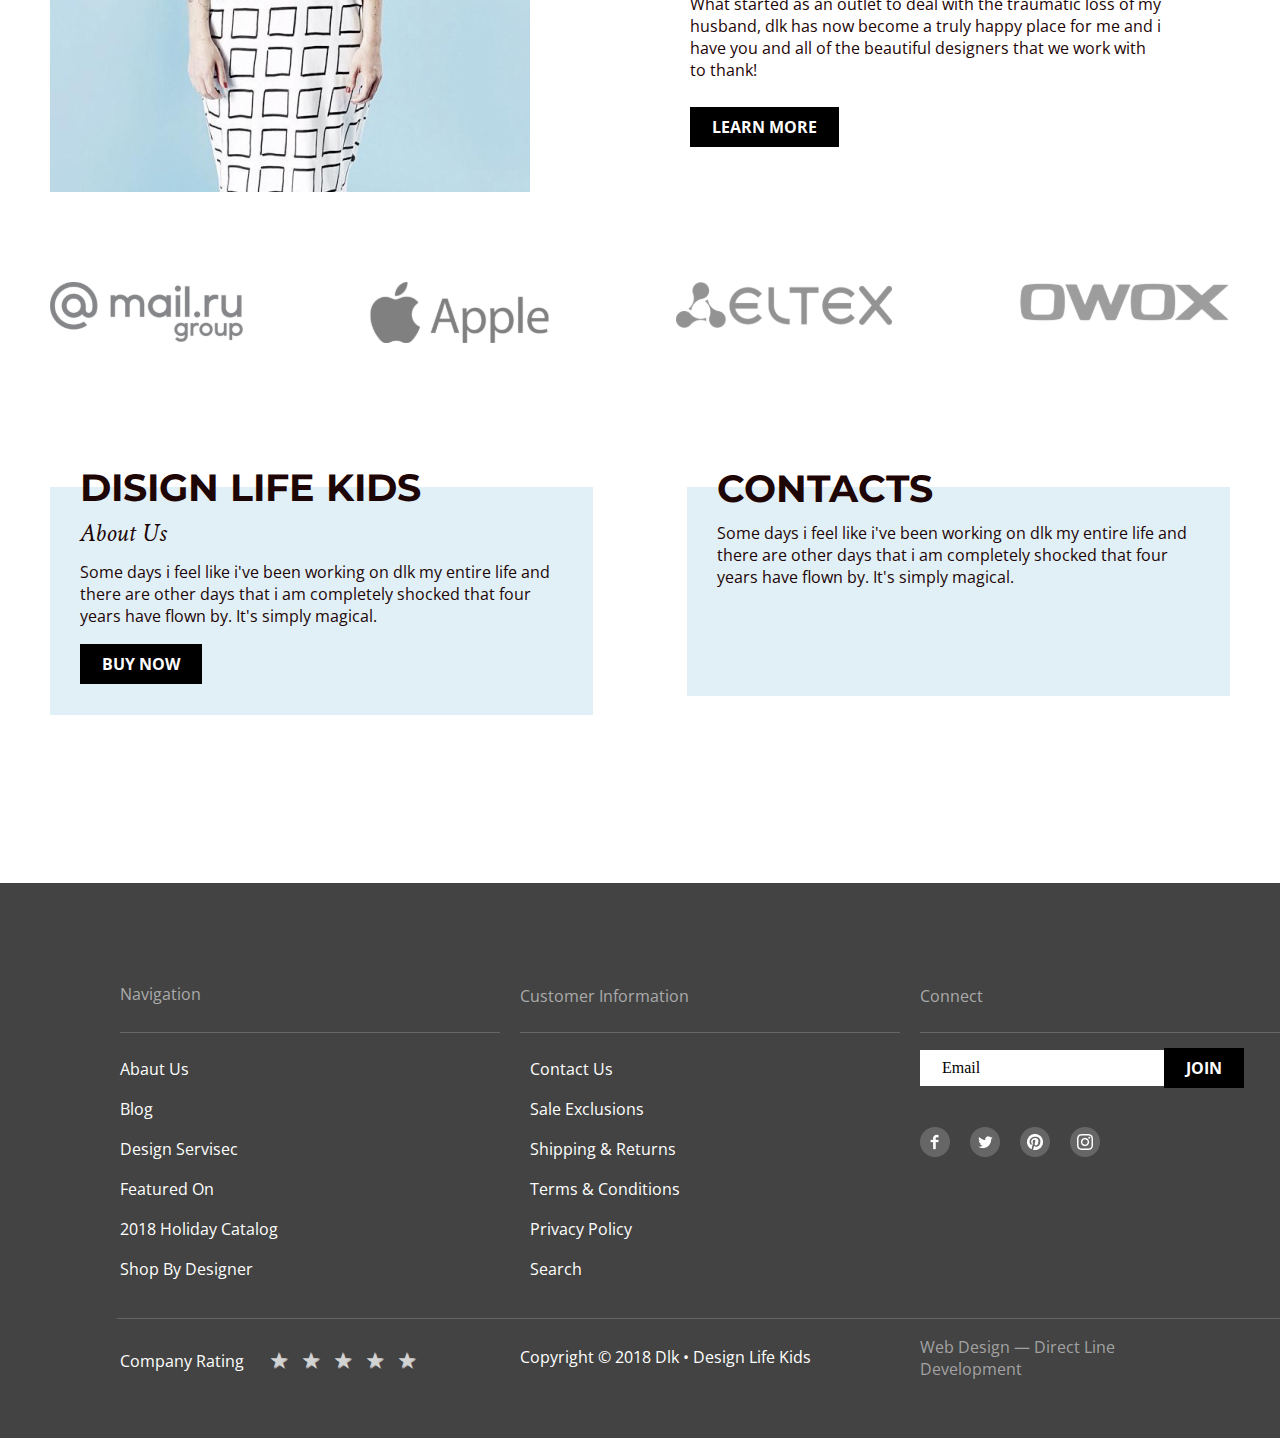
==== commit b825bc4d: "ДЗ" ====
--- a/index.html
+++ b/index.html
@@ -4,60 +4,56 @@
     <meta charset="UTF-8">
     <meta http-equiv="X-UA-Compatible" content="IE=edge">
     <meta name="viewport" content="width=device-width, initial-scale=1.0">
-    <title>DLK</title>
-    <link rel="stylesheet" href="/css/common.css">
-    <link rel="stylesheet" href="/css/style.css">
     <link rel="preconnect" href="https://fonts.googleapis.com">
     <link rel="preconnect" href="https://fonts.gstatic.com" crossorigin>
     <link href="https://fonts.googleapis.com/css2?family=Crimson+Text:ital,wght@1,400;1,700&family=Montserrat:wght@200;700&family=Open+Sans:wght@400;700&display=swap" rel="stylesheet">
+    <link rel="stylesheet" href="/css/normalize.css">
+    <link rel="stylesheet" href="/css/common.css">
+    <link rel="stylesheet" href="css/style.css">
+    <title>Document</title>
 </head>
 <body>
     <header class="header">
-        <a class="heaader__logo" href="/"><img src="./img/icon/logo.png" alt="logo"  width="100" height="52"></a>
-        <nav>
-            <ul class="header__title">
-              <li class="header__title-item"><a class="header__title-list" href="/pages/blog.html">BLOG</a></li>
-              <li class="header__title-item"><a class="header__title-list" href="/pages/catalog.html">CATALOG</a></li>
-              <li class="header__title-item"><a class="header__title-list" href="/pages/contact.html">ABOUT US</a></li>
-            </ul>
-            <div>
-                <a class="header__title-search" href="/"><img src="./img/icon/search.svg" alt="search" width="21" height="21"></a>
-                <a class="header__title-search" href="/pages/contact.html">CONTACT US</a>
-            </div>
-        </nav>
+        <a class="header__logo" href="/index.html"><img src="/img/icon/logo.png" width="100px" height="52" alt="header__logo"></a>
+        <ul class="header__list">
+            <li class="header__list-item"><a href="/pages/blog.html">Blog</a></li>
+            <li class="header__list-item"><a href="/pages/catalog.html">Catalog</a></li>
+            <li class="header__list-item"><a href="/pages/contact.html">About Us</a></li>
+        </ul>
+        <ul class="header__search">
+            <li class="header__search-img"><a href="#"><img src="/img/icon/search.svg" alt=""></a></li>
+            <li class="header__search-contact"><a href="/pages/contact.html">Contact Us</a></li>
+        </ul>
     </header>
     <main>
         <section class="banner">
             <p class="banner__number">01</p>
-                <ul class="banner__number-item">
-                    <li class="banner__number-list"><a href="/"></a>-</li>
-                    <li class="banner__number-list"><a href="/"></a>-</li>
-                    <li class="banner__number-list"><a href="/"></a>-</li>
-                    <li class="banner__number-list"><a href="/"></a>-</li>
-                </ul>
-            <h1 class="banner__title">THE OOH NOO COLLECTION</h1>
-                    <p class="bnner__title-made">Designet in Slovenia</p>
-                        <a class="banner__title-button"  href="#">EXPLORE NOW</a>
-                        <img class="monster__img" src="./img/monster.png" alt="main monster" width="635" height="461">
-                    <p class="banner__title-info" href="#">Free (continental) USA shipping on all orders of $100 USD or more!</p>
+            <ul class="banner__list">
+                <li><a href="#"><img src="/img/icon/Rectangle (active).png" alt=""></a></li>
+                <li><a href="#"><img src="/img/icon/Rectangle.png" alt=""></a></li>
+                <li><a href="#"><img src="/img/icon/Rectangle.png" alt=""></a></li>
+                <li><a href="#"><img src="/img/icon/Rectangle.png" alt=""></a></li>
+            </ul>
+            <h1 class="banner__title" >THE OOH NOO COLLECTION</h1>
+            <p class="bnner__title-made">Designet in Slovenia</p>
+            <a class="banner__title-button"  href="#">EXPLORE NOW</a>
+            <img class="banner__monster-img" src="./img/monster.png" alt="main monster" width="635" height="461">
+            <p class="banner__title-info" href="#">Free (continental) USA shipping on all orders of $100 USD or more!</p>
         </section>
         <section class="products">
-                <h2 class="products__title">CATEGORY PRODUCTS</h2>
-                <ul>
-                    <li class="products__title-apparel"><a class="products__title-list" href="/pages/catalog.html"><img src="./img/tshirt.png" alt="tshirt"><p>APPAREL KIDS</p></a></li>
-                    <li class="products__title-holiday"><a class="products__title-list" href="/pages/catalog.html"><img src="./img/socks.png" alt="socks" width="280" height="270"><p>HOLIDAY SHOP</p></a></li>
-                    <li class="products__title-toys"><a class="products__title-list" href="/pages/toys.html"><img src="./img/toys.png" alt="toys" width="280" height="270"><p>TOYS</p></a></li>
-                    <li class="products__title-accsessories"><a class="products__title-list" href="/pages/catalog.html"><img src="./img/accsessories.png" alt="skate" width="280" height="270"><p>ACCSESSORIES</p></a></li>
-                </ul>
-                    <div>
-                        <button class="products__button-left" type="button"><img src="./img/icon/left.png" alt="left" width="37" height="37"></button>
-                        <button class="products__button-right" type="button"><img src="./img/icon/right.png" alt="right" width="37" height="37"></button>
-                        <p class="products__button-info">Modern finds for the modern home. Curated goods by unique designers around the world from fashion to furniture for kids and adults.</p>
-                    </div>
-        </section>
+            <h1 class="products__title">CATEGORY PRODUCTS</h1>
+            <ul class="products__title-list">
+                <li class="products__title-item"><a href="/pages/catalog.html"><img src="./img/tshirt.png" alt="tshirt"></a></li>
+                <li class="products__title-item"><a href="/pages/catalog.html"><img src="./img/socks.png" alt="socks" width="280" height="270"></a></li>
+                <li class="products__title-item"><a href="/pages/toys.html"><img src="./img/toys.png" alt="toys" width="280" height="270"></a></li>
+                <li class="products__title-item"><a href="/pages/catalog.html"><img src="./img/accsessories.png" alt="skate" width="280" height="270"></a></li>
+            </ul>
+                <button class="products__button-left" type="button" href="#"><img src="./img/icon/left.png" alt="left" width="13" height="26"></button>
+                <button class="products__button-right" type="button" href="#"><img src="./img/icon/right.png" alt="right" width="13" height="26"></button>
+             <p class="products__button-info">Modern finds for the modern home. Curated goods by unique designers around the world from fashion to furniture for kids and adults.</p>
+        </section> 
         <section class="servises">
             <img class="servises__img" src="./img/wooman.jpg" alt="wooman">
-            <div>
                 <h2 class="servises__title">DELIVERY</h2>
                 <ul>
                     <li><a class="servises__title-liston" href="#">Delivery</a></li>
@@ -67,89 +63,87 @@
                 <p class="servises__list-info">Some days i feel like i've been working on dlk my entire life and there are other days that i am completely shocked that four years have flown by. It's simply magical.</p>
                 <p class="servises__list-info">What started as an outlet to deal with the traumatic loss of my husband, dlk has now become a truly happy place for me and i have you and all of the beautiful designers that we work with to thank!</p>
                 <button class="servises__button" type="button">LEARN MORE</button>
-            </div>
         </section>
         <section class="partners">
-            <ul>
-                <li><h1><img class="partners__list" src="./img/icon/mailgroup.svg" alt="mail ru group"></h1></li>
-                <li><h1><img class="partners__list" src="./img/icon/apple.svg" alt="apple"></h1></li>
-                <li><h1><img class="partners__list" src="./img/icon/estex.svg" alt="estex"></h1></li>
-                <li><h1><img class="partners__list" src="./img/icon/OWOX.svg" alt="OWOX"></h1></li>
+            <ul class="partners__list">
+                <li><img class="partners__list-item" src="./img/icon/mailgroup.svg" alt="mail ru group"></li>
+                <li><img class="partners__list-item" src="./img/icon/apple.svg" alt="apple"></li>
+                <li><img class="partners__list-item" src="./img/icon/estex.svg" alt="estex"></li>
+                <li><img class="partners__list-item" src="./img/icon/OWOX.svg" alt="OWOX"></li>
             </ul>
         </section>
-        <section class="aboutus">
-            <h2 class="aboutus__title">DISIGN LIFE KIDS</h2>
+        <section class="aboutmap">
+            <div class="aboutus">
+            <h1 class="aboutus__title">DISIGN LIFE KIDS</h1>
             <p class="aboutus__title-info">About Us</p>
             <p class="aboutus__title-infotext">Some days i feel like i've been working on dlk my entire life and there are other days that i am completely shocked that four years have flown by. It's simply magical.</p>
-            <button class="aboutus__button" type="button">BUY NOW</button>
+            <button class="aboutus__button" type="button">BUY NOW</button></div>
             <div class="contacts">
-                <h2 class="contacts__title">CONTACTS</h2>
+                <h1 class="contacts__title">CONTACTS</h1>
                 <p class="contacts__info">Some days i feel like i've been working on dlk my entire life and there are other days that i am completely shocked that four years have flown by. It's simply magical.</p>
                 <iframe class="contacts__maps" src="https://www.google.com/maps/embed?pb=!1m18!1m12!1m3!1d2372.536972032954!2d49.28814991536733!3d53.5124662699569!2m3!1f0!2f0!3f0!3m2!1i1024!2i768!4f13.1!3m3!1m2!1s0x416879a82611632d%3A0xb18d94ffcf91e387!2zREwgQWNhZGVteSDigJQg0LrRg9GA0YHRiyDQv9GA0L7Qs9GA0LDQvNC80LjRgNC-0LLQsNC90LjRjw!5e0!3m2!1sru!2sru!4v1669237061024!5m2!1sru!2sru" width="483" height="196" style="border:0;" allowfullscreen="" loading="lazy" referrerpolicy="no-referrer-when-downgrade"></iframe>
             </div>
         </section>
     </main>
-    <footer class="footer" id="footer">
-        <section class="navigation">
-           <h5 class="navigation__title">Navigation</h5>
-           <nav>
-            <ul>
-                <li><a class="navigation-title-list" href="#">Abaut Us</a></li>
-                <li><a class="navigation-title-list" href="#">Blog</a></li>
-                <li><a class="navigation-title-list" href="#">Disign Servise</a></li>
-                <li><a class="navigation-title-list" href="#">Featured On</a></li>
-                <li><a class="navigation-title-list" href="#">2018 Holiday Catalog</a></li>
-                <li><a class="navigation-title-list" href="#">Shop By Disigner</a></li>
-            </ul>
-            </nav>
-        </section>
-        <section class="info">
-        <h5 class="info-title">Customer Information</h5>
-            <ul>
-                <li><a class="info-title-list" href="#">Contact Us</a></li>
-                <li><a class="info-title-list" href="#">Sale Exclusions</a></li>
-                <li><a class="info-title-list" href="#">Shipping & Returns</a></li>
-                <li><a class="info-title-list" href="#">Terms & Conditions</a></li>
-                <li><a class="info-title-list" href="#">Privacy Policy</a></li>
-                <li><a class="info-title-list" href="#">Search</a></li>
-            </ul>
-        </section>
-        <section class="social">
-            <h5 class="social__title">Connect</h5>
-            <form class="social__form" action="/action_page.php">
-                <label class="social__form" for="fname"></label><br>
-                <input class="social__form" type="text" id="fname" value="Email">
-               
-              </form>
-              <div>
-                <ul>
-                    <li class="social__title-list"><a href="/"><img src="/img/icon/f.svg" alt="Facebook»"></a></li>
-                    <li class="social__title-list"><a href="/"><img src="/img/icon/twitter.svg" alt="Twitter»"></a></li>
-                    <li class="social__title-list"><a href="/"><img src="/img/icon/Pinterest.svg" alt="Pinterest»"></a></li>
-                    <li class="social__title-list"><a href="/"><img src="/img/icon/Instagram.svg" alt="Instagram»"></a></li>
-                </ul>
-              </div>
-        </section>
-        <section class="rating">
+    <footer class="footer">
+        <div class="container">
+            <section class="navigation">
+                <h5 class="navigation__title">Navigation</h5>
+                <img class="navigation__line" src="/img/Line.png" alt="Line" width="380px" height="1px">
+                <nav>
+                 <ul>
+                     <li><a class="navigation-title-list" href="#">Abaut Us</a></li>
+                     <li><a class="navigation-title-list" href="#">Blog</a></li>
+                     <li><a class="navigation-title-list" href="#">Design Servisec</a></li>
+                     <li><a class="navigation-title-list" href="#">Featured On</a></li>
+                     <li><a class="navigation-title-list" href="#">2018 Holiday Catalog</a></li>
+                     <li><a class="navigation-title-list" href="#">Shop By Designer</a></li>
+                 </ul>
+                 </nav>
+             </section>
+             <section class="info">
+                <h5 class="info-title">Customer Information</h5>
+                <img class="info__line" src="/img/Line.png" alt="Line" width="380px" height="1px">
+                    <ul>
+                        <li><a class="info-title-list" href="#">Contact Us</a></li>
+                        <li><a class="info-title-list" href="#">Sale Exclusions</a></li>
+                        <li><a class="info-title-list" href="#">Shipping & Returns</a></li>
+                        <li><a class="info-title-list" href="#">Terms & Conditions</a></li>
+                        <li><a class="info-title-list" href="#">Privacy Policy</a></li>
+                        <li><a class="info-title-list" href="#">Search</a></li>
+                    </ul>
+                </section>
+                <section class="social">
+                    <h5 class="social__title">Connect</h5>
+                    <img class="social__line" src="/img/Line.png" alt="Line" width="380px" height="1px">
+                    <form class="social__form" action="/action_page.php">
+                        <input class="social__form" type="text" id="fname" value="Email" >
+                        <button class="social__button" type="button">JOIN</button>
+                    </form>
+                    <div>
+                        <ul class="social__title-list">
+                            <li class="social__title-item"><a href="/"><img src="/img/icon/Facebook.png" alt="Facebook»"></a></li>
+                            <li class="social__title-item"><a href="/"><img src="/img/icon/Twitter.png" alt="Twitter»"></a></li>
+                            <li class="social__title-item"><a href="/"><img src="/img/icon/Pinterest.png" alt="Pinterest»"></a></li>
+                            <li class="social__title-item"><a href="/"><img src="/img/icon/Instagram.png" alt="Instagram»"></a></li>
+                        </ul>
+                    </div>
+                </section>
+                    <div><img class="f__line" src="/img/Line.png" alt="Line" width="1180px" height="1px"></div>
+                <section class="rating">
                     <h5 class="rating__caption">Company Rating</h5>
-                <div class="rating__group">
-                    <input class="rating__input" type="radio" name="health" id="health-1" value="1" checked>
-                    <label class="rating__star" for="health-1" aria-label="Ужасно"></label>
-        
-                    <input class="rating__input" type="radio" name="health" id="health-2" value="2">
-                    <label class="rating__star" for="health-2" aria-label="Сносно"></label>
-        
-                    <input class="rating__input" type="radio" name="health" id="health-3" value="3">
-                    <label class="rating__star" for="health-3" aria-label="Нормально"></label>
-        
-                    <input class="rating__input" type="radio" name="health" id="health-4" value="4">
-                    <label class="rating__star" for="health-4" aria-label="Хорошо"></label>
-        
-                    <input class="rating__input" type="radio" name="health" id="health-5" value="5">
-                    <label class="rating__star" for="health-5" aria-label="Отлично"></label>
-        
-                    <div class="rating__focus"></div>
-                </div>
+                    <div class="rating-area" tabindex="0">
+                        <input type="radio" id="star-5" name="rating" value="5">
+                        <label for="star-5" title="Оценка «5»"></label>	
+                        <input type="radio" id="star-4" name="rating" value="4">
+                        <label for="star-4" title="Оценка «4»"></label>    
+                        <input type="radio" id="star-3" name="rating" value="3">
+                        <label for="star-3" title="Оценка «3»"></label>  
+                        <input type="radio" id="star-2" name="rating" value="2">
+                        <label for="star-2" title="Оценка «2»"></label>    
+                        <input type="radio" id="star-1" name="rating" value="1">
+                        <label for="star-1" title="Оценка «1»"></label>
+                    </div>
         </section>
         <section class="rights">
             <h5 class="rights__title">Copyright © 2018 Dlk • Design Life Kids</h5>
@@ -157,8 +151,7 @@
         <section class="creator">
             <h5><a class="creator__title" href="#">Web Design — Direct Line Development</a></h5>
         </section>
+        </div>
     </footer>
 </body>
-</html>
-
-                    +</html>--- a/css/common.css
+++ b/css/common.css
@@ -1,55 +1,314 @@
-a {
+    header {
+    max-width: 1180px;
+    margin:  0 auto;
+    }
+
+    a {
     text-decoration: none;
-}
-
-li {
+    }
+
+    li {
     list-style-type: none; 
-   }
-
-
-
-/* Оформление Header */
-
-.header {
-    background: #ffffff;
-}
-
-.header__title-list {
+    }
+
+    .header {
+    display: flex;
+    align-items: center;
+    padding-top: 50px;
+    gap: 25px;
+    }
+
+    .header__list {
+    display: flex;
+    align-items: center;
+    gap: 20.02px;
+    font-family: 'Open Sans';
+    font-style: normal;
+    font-weight: 400;
+    font-size: 14px;
+    line-height: 19px;
+    text-transform: uppercase;
     color: #1E0606;
-       }
-
-.header__title-search {
-    font-family: 'Open Sans';
-    font-style: normal;
-    color: #1E0606;
+    }
+
+    .header__search {
+    display: inline-flex;
+    align-items: center;
+    margin-left: auto;
+    gap: 23.48px;
+    font-family: 'Open Sans';
+    font-style: normal;
     font-weight: 700;
     font-size: 14px;
     line-height: 19px;
-    display: flex;
-    align-items: center;
     text-transform: uppercase;
-}
-
-.header__title {
-    font-family: 'Open Sans';
-    font-style: normal;
-    font-weight: 400;
-    padding-right: 30px;
-    font-size: 14px;
-    line-height: 19px;
-    display: flex;
-    align-items: center;
-    text-transform: uppercase;
-}
-
-/* Оформление Banner */
-
-.banner {
-    background:  #EEE4DB;;
-}
-
-body {
-    width: 100%;
-    margin: 0 auto; 
-}
-
+    color: #1E0606;
+    }
+
+    footer {
+    background: #434343;
+    padding-bottom: 0px;
+    margin-bottom: 0px;
+    }   
+
+    .container {
+        width: 1400px;
+        height: 555px;
+        margin:  0 auto;
+        padding-bottom: 0px;
+    }
+
+    body {
+    background: #FFFFFF;
+    
+    }
+
+    main {
+    width: 1180px;
+    margin: 0 auto;
+    }
+
+
+    button {
+    border:none;
+    }
+
+    .navigation {
+    display: flex;
+    flex-direction: column;
+    align-content: center;
+    }
+
+    .navigation__title {
+    font-family: 'Open Sans';
+    font-style: normal;
+    font-weight: 400;
+    font-size: 16px;
+    line-height: 22px;
+    color: #AAAAAA;
+    display: flex;
+    margin-left: 120px;
+    margin-top: 100px;
+    }
+
+    .navigation__line {
+    margin-left: 120px;
+    }
+
+    .navigation-title-list {
+    font-family: 'Open Sans';
+    font-style: normal;
+    font-weight: 400;
+    font-size: 16px;
+    line-height: 22px;
+    color: #FFFFFF;
+    margin-left: 80px;
+    grid-column: 120px;
+    flex-wrap: nowrap;
+    line-height: 40px;
+    }
+
+    .info {
+    display: flex;
+    flex-direction: column;
+    align-content: center;
+    }
+
+    .info-title {
+    font-family: 'Open Sans';
+    font-style: normal;
+    font-weight: 400;
+    font-size: 16px;
+    line-height: 22px;
+    color: #AAAAAA;
+    margin-left: 520px;
+    margin-top: -320px;
+    }
+
+    .info-title-list {
+    font-family: 'Open Sans';
+    font-style: normal;
+    font-weight: 400;
+    font-size: 16px;
+    line-height: 22px;
+    color: #FFFFFF;
+    margin-left: 80px;
+    grid-column: 120px;
+    flex-wrap: nowrap;
+    line-height: 40px;
+    margin-left: 490px;
+    }
+
+    .info__line {
+    margin-left: 520px;
+    margin-top: -2px;
+    }
+    
+    .social {
+    display: flex;
+    flex-direction: column;
+    align-content: center;
+    }
+
+    .social__title {
+    font-family: 'Open Sans';
+    font-style: normal;
+    font-weight: 400;
+    font-size: 16px;
+    line-height: 22px;
+    color: #AAAAAA;
+    margin-left: 920px;
+    margin-top: -320px;
+    }
+
+    .social__line {
+    margin-left: 920px;
+    margin-top: -2px;
+    }
+
+    .social__form {
+    display: flex;
+    align-items: center;
+    margin-left: 449px;
+    margin-top: 3px;
+    padding: 9px 22px;
+    border: none;
+    }
+        
+    .social__title-list {
+    padding: auto;
+    display: flex;
+    flex-wrap: nowrap;
+    grid-gap: 20px;
+    margin-left: 880px; 
+    margin-top: 30px;
+    }
+    
+    .social__button {
+    display: flex;
+    align-items: center;
+    padding: 9px 22px;
+    gap: 10px;
+    background: #000000;
+    font-family: 'Open Sans';
+    font-style: normal;
+    font-weight: 700;
+    font-size: 16px;
+    line-height: 22px;
+    color: #FFFFFF;
+    margin-top: 3px;
+    }
+
+    .f__line {
+    margin-left: 117px;
+    }
+
+    .rating {
+    display: flex;
+    align-items: center;
+    grid-gap: 20px;
+    margin-left: 120px;
+    }
+
+    .rating__caption {
+    font-family: 'Open Sans';
+    font-style: normal;
+    font-weight: 400;
+    font-size: 16px;
+    line-height: 22px;
+    display: flex;
+    align-items: center;
+    color: #FFFFFF;
+    }
+
+    .rights {
+    display: flex;
+    align-items: center;
+    grid-gap: 20px;
+    margin-left: 520px;
+    margin-top: -80px;
+    }
+
+    .rights__title {
+    font-family: 'Open Sans';
+    font-style: normal;
+    font-weight: 400;
+    font-size: 16px;
+    line-height: 22px;
+    display: flex;
+    align-items: center;
+    color: #FFFFFF;
+    width: 291px;
+    height: 22px;
+    }
+
+    .creator {
+    display: flex;
+    align-items: center;
+    grid-gap: 20px;
+    margin-left: 920px;
+    margin-top: -70px;
+    }
+
+    .creator__title {
+    font-family: 'Open Sans';
+    font-style: normal;
+    font-weight: 400;
+    font-size: 16px;
+    line-height: 22px;
+    display: flex;
+    align-items: center;
+    color: #A2A2A2;
+    width: 298px;
+    height: 22px;
+    }
+
+
+    .rating-area {
+    overflow: hidden;
+    width: 265px;
+    margin: 0 auto;
+    margin-left: -100px;
+    }
+
+    .rating-area:not(:checked) > input {
+    display: none;
+    }
+
+    .rating-area:not(:checked) > label {
+    float: right;
+    width: 32px;
+    padding: 0;
+    cursor: pointer;
+    font-size: 22px;
+    line-height: 22px;
+    color: lightgrey;
+    text-shadow: 1px 1px #bbb;
+    }
+
+    .rating-area:not(:checked) > label:before {
+    content: '★';
+    }
+
+    .rating-area > input:checked ~ label {
+    color: rgb(255, 255, 255);
+    text-shadow: 1px 1px rgb(248, 248, 248);
+    }
+
+    .rating-area:not(:checked) > label:hover,
+    .rating-area:not(:checked) > label:hover ~ label {
+    color: rgb(255, 255, 255);
+    }
+
+    .rating-area > input:checked + label:hover,
+    .rating-area > input:checked + label:hover ~ label,
+    .rating-area > input:checked ~ label:hover,
+    .rating-area > input:checked ~ label:hover ~ label,
+    .rating-area > label:hover ~ input:checked ~ label {
+    color: rgb(255, 255, 255);
+    text-shadow: 1px 1px rgb(255, 255, 255);
+    }
+
+    .rate-area > label:active {
+    position: relative;
+    }--- a/css/style.css
+++ b/css/style.css
@@ -1,341 +1,373 @@
-body {
-   font-family: 'Crimson Text', serif;
-   font-family: 'Montserrat', sans-serif;
-   font-family: 'Open Sans', sans-serif;
-}
-
-.bnner__title-made {
-   font-family: 'Crimson Text';
-   font-style: italic;
-   font-weight: 400;
-   font-size: 20px;
-   line-height: 26px;
-   color: #1E0606;
-   
-}
-
-.banner__title {
-   font-family: 'Montserrat';
-   font-style: normal;
-   font-weight: 700;
-   font-size: 40px;
-   line-height: 110%;
-   color: #1E0606;
-}
-
-.banner__number {
-   font-family: 'Montserrat';
-   font-style: normal;
-   font-weight: 200;
-   font-size: 60px;
-   line-height: 73px;
-   color: rgba(30, 6, 6, 0.05);
-}
-
-.monster__img   {
-   position: absolute;
-   width: 635.49px;
-   height: 461px;
-   left: 555px;
-   top: 142px;
-}
-
-.banner__title-button {
-   align-items: center;
-   padding: 9px 22px;
-   gap: 10px;
-   background: #000000;
-   font-family: 'Open Sans';
-   font-style: normal;
-   font-weight: 700;
-   font-size: 16px;
-   line-height: 22px;
-   color: #FFFFFF;
-}
-
-.banner__title-info {
-   align-items: center;
-   font-family: 'Open Sans';
-   font-style: normal;
-   color: #FFFFFF;
-   font-weight: 700;
-   font-size: 12px;
-   line-height: 16px;
-   padding: 9px 22px;
-   background: #C29974;
-}
-
-.producs__title {
-   font-family: 'Montserrat';
-   font-style: normal;
-   font-weight: 700;
-   font-size: 38px;
-   line-height: 46px;
-   text-transform: uppercase;
-   color: #1E0606;
-}
-
-.products__title-apparel {
-   font-family: 'Montserrat';
-   font-style: normal;
-   font-weight: 700;
-   font-size: 26px;
-   line-height: 32px;
-   text-transform: uppercase;
-   color: #ffffff;
-   background: #DBE4DB;
-}
-
-.products__title-holiday {
-   font-family: 'Montserrat';
-   font-style: normal;
-   font-weight: 700;
-   font-size: 26px;
-   line-height: 32px;
-   text-transform: uppercase;
-   color: #ffffff;
-   background: #EADDD3;
-}
-   
-   .products__title-toys {
-   font-family: 'Montserrat';
-   font-style: normal;
-   font-weight: 700;
-   font-size: 26px;
-   line-height: 32px;
-   text-transform: uppercase;
-   color: #ffffff;
-   background: #fff3eb;
-}
-      
-
-   .products__title-accsessories {
-   font-family: 'Montserrat';
-   font-style: normal;
-   font-weight: 700;
-   font-size: 26px;
-   line-height: 32px;
-   text-transform: uppercase;
-   color: #ffffff;
-   background: #D5D4E1;
-}
-
-.products__button-left {
-   border: none;
-   background: rgba(112, 187, 220, 0.2);
-}
-
-.products__button-right {
-   border: none;
-   background: rgba(112, 187, 220, 0.2);
-}
-
-.products__button-info {
-   font-family: 'Open Sans';
-   font-style: normal;
-   font-weight: 400;
-   font-size: 16px;
-   line-height: 22px;
-   color: #1E0606;
-}
-
-.servises__title {
-   font-family: 'Montserrat';
-   font-style: normal;
-   font-weight: 700;
-   font-size: 38px;
-   line-height: 46px;
-   text-transform: uppercase;
-   color: #1E0606;
-
-}
-
-.servises__title-liston {
-   font-family: 'Crimson Text';
-   font-style: italic;
-   font-weight: 700;
-   font-size: 26px;
-   line-height: 34px;
-   color: #1E0606;
-   background: rgba(112, 187, 220, 0.2);
-   padding: 12px 126px;
-}
-
-.servises__title-list {
-   font-family: 'Crimson Text';
-   font-style: italic;
-   font-weight: 400;
-   font-size: 26px;
-   line-height: 34px;
-   color: #1E0606;
-}
-
-.servises__list-info {
-   font-family: 'Open Sans';
-   font-style: normal;
-   font-weight: 400;
-   font-size: 16px;
-   line-height: 22px;
-   color: #1E0606;
-}
-
-.servises__button {
-   align-items: center;
-   padding: 9px 22px;
-   gap: 10px;
-   background: #000000;
-   font-family: 'Open Sans';
-   font-style: normal;
-   font-weight: 700;
-   font-size: 16px;
-   line-height: 22px;
-   color: #FFFFFF;
-}
-
-.aboutus__title {
-   font-family: 'Montserrat';
-   font-style: normal;
-   font-weight: 700;
-   font-size: 38px;
-   line-height: 46px;
-   text-transform: uppercase;
-   color: #1E0606;
-  
-}
-
-.aboutus__title-info {
-   font-family: 'Crimson Text';
-   font-style: italic;
-   font-weight: 400;
-   font-size: 26px;
-   line-height: 34px;
-   color: #1E0606;  
-}
-
-.aboutus__title-infotext {
-   font-family: 'Open Sans';
-   font-style: normal;
-   font-weight: 400;
-   font-size: 16px;
-   line-height: 22px;
-   color: #1E0606;
-}
-
-.aboutus__button {
-   align-items: center;
-   padding: 9px 22px;
-   gap: 10px;
-   background: #000000;
-   font-family: 'Open Sans';
-   font-style: normal;
-   font-weight: 700;
-   font-size: 16px;
-   line-height: 22px;
-   color: #FFFFFF;
-}
-
-.contacts__title {
-   font-family: 'Montserrat';
-   font-style: normal;
-   font-weight: 700;
-   font-size: 38px;
-   line-height: 46px;
-   text-transform: uppercase;
-}
-
-.contacts__info {
-   font-family: 'Open Sans';
-   font-style: normal;
-   font-weight: 400;
-   font-size: 16px;
-   line-height: 22px;
-   color: #1E0606;
-}
-
-.footer {
-   background: #434343;
-}
-
-.navigation__title {
-   font-family: 'Open Sans';
-   font-style: normal;
-   font-weight: 400;
-   font-size: 16px;
-   line-height: 22px;
-   color: #AAAAAA;
-}
-
-.navigation-title-list {
-   font-family: 'Open Sans';
-   font-style: normal;
-   font-weight: 400;
-   font-size: 16px;
-   line-height: 22px;
-   color: #FFFFFF;
-}
-
-.info-title {
-   font-family: 'Open Sans';
-   font-style: normal;
-   font-weight: 400;
-   font-size: 16px;
-   ine-height: 22px;
-   color: #AAAAAA;
-}
-
-.info-title-list {
-   font-family: 'Open Sans';
-   font-style: normal;
-   font-weight: 400;
-   font-size: 16px;
-   line-height: 22px;
-   color: #FFFFFF;
-}
-
-.social__title {
-   font-family: 'Open Sans';
-   font-style: normal;
-   font-weight: 400;
-   font-size: 16px;
-   line-height: 22px;
-   color: #AAAAAA;
-}
-
-.social__title-list {
-   background: #666666;
-   border-radius: 15px;
-}
-
-.rating__caption {
-   font-family: 'Open Sans';
-   font-style: normal;
-   font-weight: 400;
-   font-size: 16px;
-   line-height: 22px;
-   display: flex;
-   align-items: center;
-   color: #FFFFFF;
-}
-
-.rights__title {
-   font-family: 'Open Sans';
-   font-style: normal;
-   font-weight: 400;
-   font-size: 16px;
-   line-height: 22px;
-   display: flex;
-   align-items: center;
-   color: #FFFFFF;
-}
-
-.creator__title {
-font-family: 'Open Sans';
-font-style: normal;
-font-weight: 400;
-font-size: 16px;
-line-height: 22px;
-display: flex;
-align-items: center;
-color: #A2A2A2;
-}
-
+    .banner {
+    background: #EEE4DB;
+    display: flex;
+    width: 1180px;
+    margin: 0 auto;
+    height: 411px;
+    margin-top: 129px;
+    }
+ 
+    .banner__number {
+    font-family: 'Montserrat';
+    font-style: normal;
+    font-weight: 200;
+    font-size: 60px;
+    line-height: 73px;
+    color: rgba(30, 6, 6, 0.05);
+    margin-top: 17px;
+    margin-left: 20px;
+    }
+
+    .banner__list {
+    position: absolute;
+    margin-top: 101px;
+    margin-left: -10px;
+    }
+
+    .banner__title {
+    font-family: 'Montserrat';
+    font-style: normal;
+    font-weight: 700;
+    font-size: 40px;
+    line-height: 110%;
+    color: #1E0606;
+    max-width: 307px;
+    max-height: 88px;
+    position: absolute;
+    margin-top: 101px;
+    margin-left: 133px;
+    }
+
+    .bnner__title-made {
+    font-family: 'Crimson Text';
+    font-style: italic;
+    font-weight: 400;
+    font-size: 20px;
+    line-height: 26px;
+    color: #1E0606;
+    position: absolute;
+    margin-top: 197px;
+    margin-left: 133px;
+    }
+
+    .banner__title-button {
+    align-items: center;
+    padding: 9px 22px;
+    gap: 10px;
+    background: #000000;
+    font-family: 'Open Sans';
+    font-style: normal;
+    font-weight: 700;
+    font-size: 16px;
+    line-height: 22px;
+    color: #FFFFFF;
+    position: absolute;
+    margin-top: 243px;
+    margin-left: 133px;
+    }
+
+    .banner__monster-img {
+    position: absolute;
+    margin-top: -89px;
+    margin-left: 445px;
+    }
+    
+    .banner__title-info {
+    font-family: 'Open Sans';
+    font-style: normal;
+    color: #FFFFFF;
+    font-weight: 700;
+    font-size: 12px;
+    line-height: 16px;
+    background: #C29974;
+    align-items: center;
+    columns: auto;
+    display: flex;
+    justify-content: center;
+    width: 1180px;
+    height: 39px;
+    position: absolute;
+    margin-top: -89px;
+    margin-left: 445px;
+    position: absolute;
+    margin-top: 372px;
+    margin-left: 0px;
+    text-transform: uppercase;
+    }
+
+    .products {
+    display: block;
+    width: 1180px;
+    margin: 0 auto;
+    }
+
+    .products__title {
+    font-family: 'Montserrat';
+    font-style: normal;
+    font-weight: 700;
+    font-size: 38px;
+    line-height: 46px;
+    text-transform: uppercase;
+    color: #1E0606;
+    margin-top: 90px;
+    }
+
+    .products__title-list {
+    padding: auto;
+    display: flex;
+    flex-wrap: nowrap;
+    grid-gap: 20px;
+    justify-content: space-between;
+    margin-left: -40px;
+    }
+
+    .products__button-left {
+    display: inline-block;  
+    align-items: center;
+    background: rgba(112, 187, 220, 0.2);
+    padding: 10px 17px;
+    }
+
+    .products__button-right {
+    display: inline-block;  
+    align-items: center;
+    background: rgba(112, 187, 220, 0.2);
+    padding: 10px 17px;
+    }
+
+    .products__button-info {
+    display: flex;
+    margin-top: -50px;
+    margin-left: 133px;
+    width: 580px;
+    height: 44px;
+    font-family: 'Open Sans';
+    font-style: normal;
+    font-weight: 400;
+    font-size: 16px;
+    line-height: 22px;
+    color: #1E0606;
+    }
+
+    .servises {
+    width: 1180px;
+    height: 559px;
+    }
+    
+    .servises__img {
+    display: flex;
+    align-items: center;
+    margin-top: 90px;
+    }
+
+    .servises__title {
+    display: flex;
+    align-items: center;
+    margin-left: 640px;
+    margin-top: -500px;
+    font-family: 'Montserrat';
+    font-style: normal;
+    font-weight: 700;
+    font-size: 38px;
+    line-height: 46px;
+    text-transform: uppercase;
+    color: #1E0606;
+    }
+
+    .servises__title-liston {
+    display: inline-flex;
+    align-items: center;
+    position: relative;
+    margin-left: 540px;
+    font-family: 'Crimson Text';
+    font-style: italic;
+    font-weight: 700;
+    font-size: 26px;
+    margin-top: -50px;
+    line-height: 34px;
+    color: #1E0606;
+    background: rgba(112, 187, 220, 0.2);
+    padding: 11px 180px 11px 60px;
+    }
+
+    .servises__title-list {
+    display: flex;
+    align-items: center;
+    margin-left: 600px;
+    font-family: 'Crimson Text';
+    font-style: italic;
+    font-weight: 400;
+    font-size: 26px;
+    line-height: 34px;
+    color: #1E0606;
+    padding-top: 12px;
+    }
+
+    .servises__list-info {
+    display: flex;
+    align-items: center;
+    margin-left: 640px;
+    font-family: 'Open Sans';
+    font-style: normal;
+    font-weight: 400;
+    font-size: 16px;
+    line-height: 22px;
+    color: #1E0606;
+    width: 480px;
+    max-height: 88px;
+    }
+
+    .servises__button {
+    display: flex;
+    align-items: center;
+    margin-left: 640px;
+    padding: 9px 22px;
+    gap: 10px;
+    background: #000000;
+    font-family: 'Open Sans';
+    font-style: normal;
+    font-weight: 700;
+    font-size: 16px;
+    line-height: 22px;
+    color: #FFFFFF;
+    margin-top: 26px;
+    }
+
+    .partners__list {
+    padding: auto;
+    display: flex;
+    flex-wrap: nowrap;
+    grid-gap: 20px;
+    justify-content: space-between;
+    margin-left: -40px;
+    margin-top: 90px;
+    margin-bottom: 90px;
+    }
+
+    .aboutmap {
+    padding: auto;
+    display: flex;
+    flex-wrap: nowrap;
+    grid-gap: 50px;
+    justify-content: space-between;
+    margin-top: 140px;
+    
+    }
+    
+    .aboutus::before {
+    content: '';
+    position: relative;
+    display: block;
+    width: 543px;
+    height: 228px;
+    background: #E1F0F7; 
+    z-index: -1; 
+    margin-bottom: -30px; 
+    }
+
+    .aboutus__title {
+    display: flex;
+    font-family: 'Montserrat';
+    font-style: normal;
+    font-weight: 700;
+    font-size: 38px;
+    line-height: 46px;
+    text-transform: uppercase;
+    color: #1E0606;
+    margin-left: 30px;
+    position: relative;
+    margin-top: -250px;
+    }
+
+    .aboutus__title-info {
+    display: flex;
+    font-family: 'Crimson Text';
+    font-style: italic;
+    font-weight: 400;
+    font-size: 26px;
+    line-height: 34px;
+    color: #1E0606;
+    margin-left: 30px;
+    margin-top: -20px;
+    position: relative;
+    }
+
+    .aboutus__title-infotext {
+    display: flex;
+    font-family: 'Open Sans';
+    font-style: normal;
+    font-weight: 400;
+    font-size: 16px;
+    line-height: 22px;
+    color: #1E0606;
+    width: 483px;
+    height: 67px;
+    position: relative;
+    margin-left: 30px;
+    margin-top: -15px;
+    }
+
+    .aboutus__button {
+    display: flex;
+    align-items: center;
+    padding: 9px 22px;
+    gap: 10px;
+    background: #000000;
+    font-family: 'Open Sans';
+    font-style: normal;
+    font-weight: 700;
+    font-size: 16px;
+    line-height: 22px;
+    color: #FFFFFF;
+    margin-left: 30px;
+    margin-top: 0px;
+    position: relative;
+    margin-bottom: 199px;
+    }
+
+    .contacts::before {
+    content: '';
+    position: relative;
+    display: block;
+    width: 543px;
+    height: 209px;
+    background: #E1F0F7; 
+    z-index: -1; 
+    }
+
+    .contacts__title {
+    display: flex;
+    font-family: 'Montserrat';
+    font-style: normal;
+    font-weight: 700;
+    font-size: 38px;
+    line-height: 46px;
+    text-transform: uppercase;
+    color: #1E0606;
+    margin-left: 30px;
+    position: relative;
+    margin-top: -230px; 
+    }
+
+    .contacts__info {
+    display: flex;
+    font-family: 'Open Sans';
+    font-style: normal;
+    font-weight: 400;
+    font-size: 16px;
+    line-height: 22px;
+    color: #1E0606;
+    width: 483px;
+    height: 67px;
+    position: relative;
+    margin-left: 30px;
+    margin-top: -15px; 
+    }
+
+    .contacts__maps {
+    display: flex;
+    position: relative;
+    margin-left: 30px;
+    }
+
+   